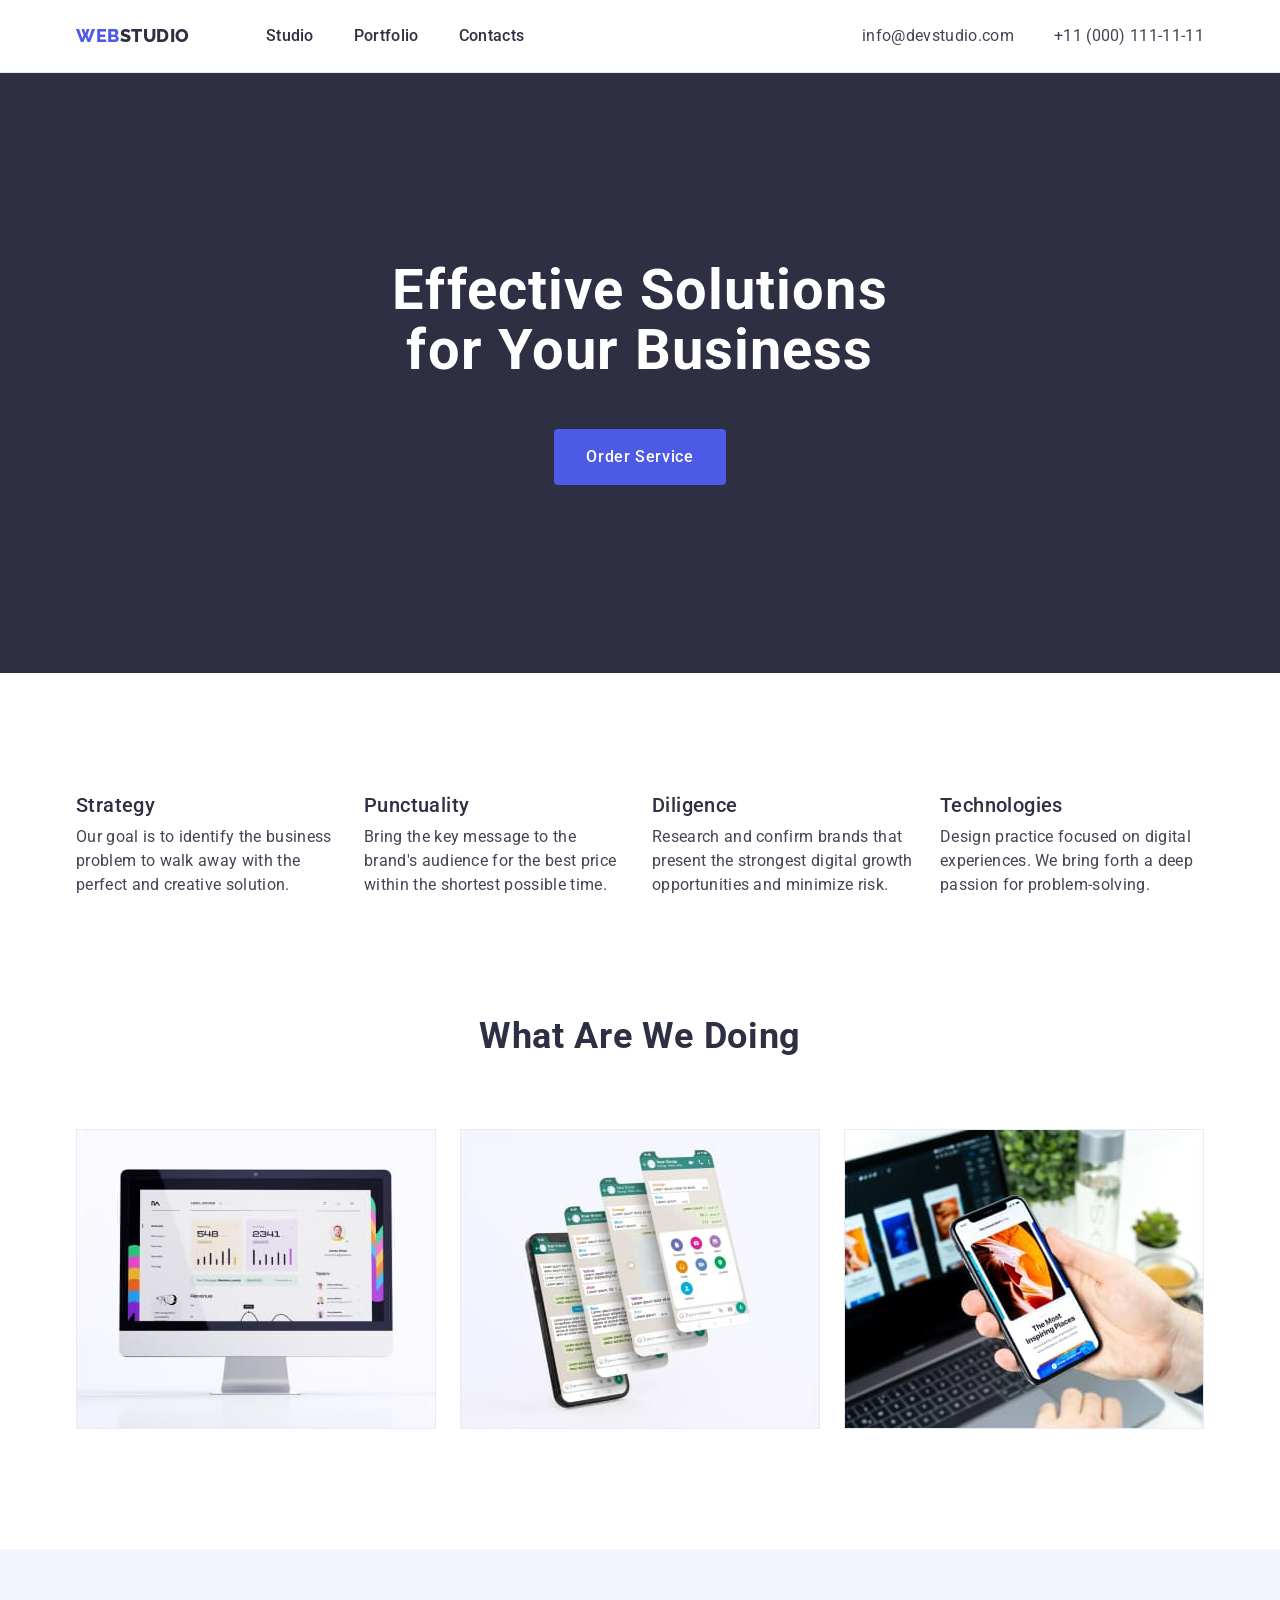
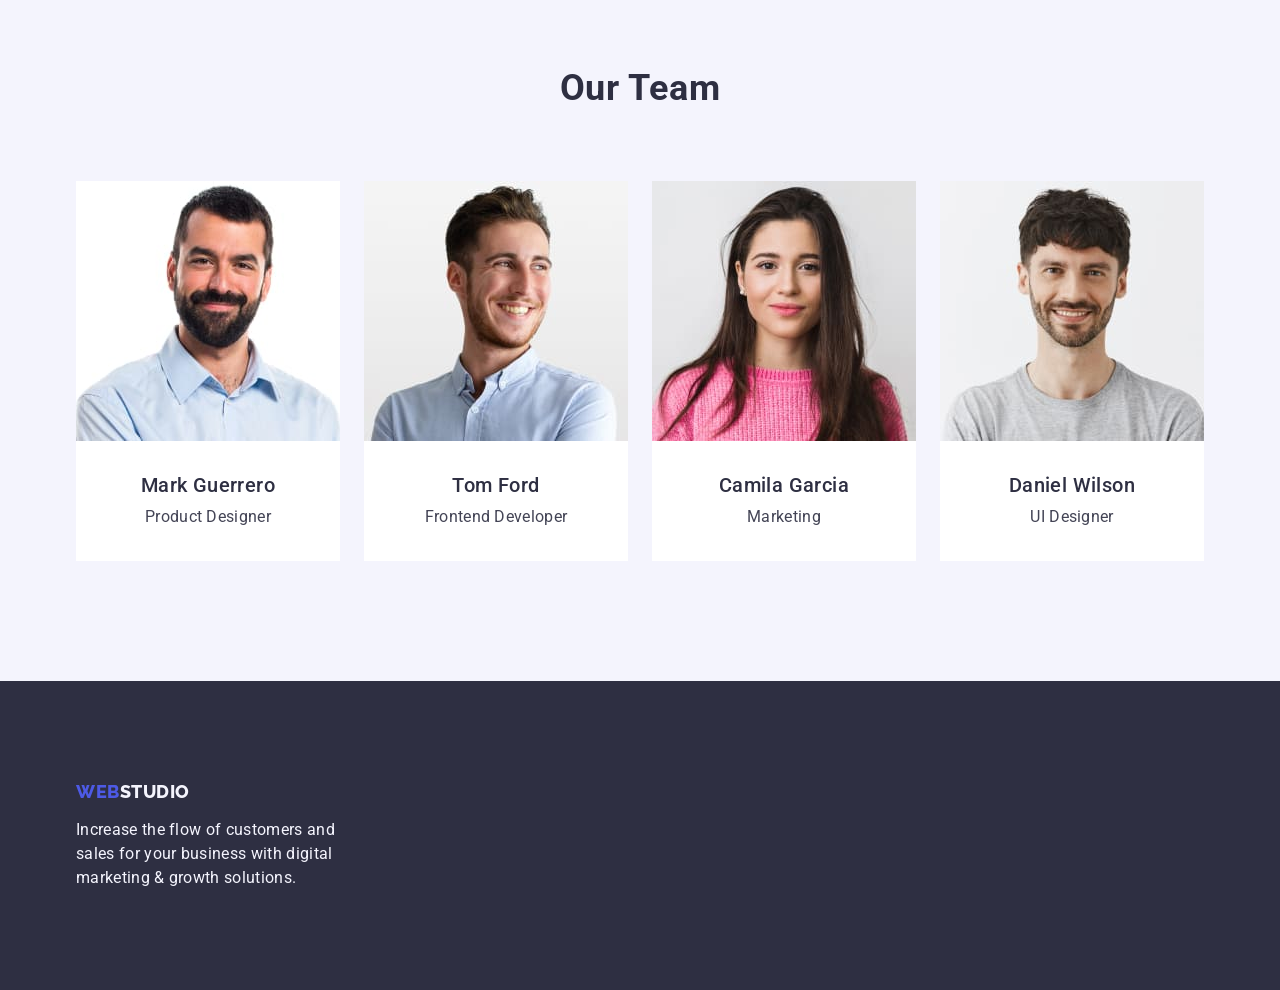
==== index.html @ 193b7c95 "ver1" ====
<!DOCTYPE html>
<html lang="en">
  <head>
    <meta charset="UTF-8" />
    <meta http-equiv="X-UA-Compatible" content="IE=edge" />
    <meta name="viewport" content="width=device-width, initial-scale=1.0" />
    <meta name="description" content="Effective Solutions for Your Business" />

    <!-- User fonts -->
    <link rel="preconnect" href="https://fonts.googleapis.com" />
    <link rel="preconnect" href="https://fonts.gstatic.com" crossorigin />
    <link
      href="https://fonts.googleapis.com/css2?family=Raleway:wght@800&family=Roboto:wght@400;500;700;900&display=swap"
      rel="stylesheet"
    />

    <!-- Normailzer -->
    <link
      rel="stylesheet"
      href="https://cdn.jsdelivr.net/npm/modern-normalize@2.0.0/modern-normalize.min.css"
    />

    <!-- User styles -->
    <link rel="stylesheet" href="./css/styles.css" />
    <title>WebStudio</title>
  </head>

  <body>
    <!-- Header section-->
    <header class="header">
      <div class="header-container container">
        <nav class="header-nav">
          <!-- Logo -->
          <a class="header-logo link" href="./index.html"
            >Web<span class="header-logo-accent">Studio</span></a
          >
          <!-- Menu -->
          <ul class="header-nav-list list">
            <li class="header-nav-item">
              <a class="header-nav-link link" href="./index.html">Studio</a>
            </li>
            <li class="header-nav-item">
              <a class="header-nav-link link" href="./portfolio.html"
                >Portfolio</a
              >
            </li>
            <li class="header-nav-item">
              <a class="header-nav-link link" href="">Contacts</a>
            </li>
          </ul>
        </nav>
        <!-- Contacts -->
        <address class="header-adress">
          <ul class="header-adress-list list">
            <li class="header-adress-item">
              <a
                class="header-adress-link link"
                href="mailto:info@devstudio.com"
                >info@devstudio.com</a
              >
            </li>
            <li class="header-adress-item">
              <a class="header-adress-link link" href="tel:+110001111111"
                >+11 (000) 111-11-11</a
              >
            </li>
          </ul>
        </address>
      </div>
    </header>

    <main>
      <!-- Hero section -->
      <section class="hero">
        <div class="hero-container container">
          <h1 class="hero-title">Effective Solutions for Your Business</h1>
          <button class="hero-button button" type="button">
            Order Service
          </button>
        </div>
      </section>

      <!-- Advantages section -->
      <section class="advantages">
        <div class="advantages-container container">
          <h2 class="advantages-title visually-hidden">
            Advantages of WebStudio
          </h2>
          <ul class="advantages-list list">
            <li class="advantages-item">
              <h3 class="advantages-item-title">Strategy</h3>
              <p class="advantages-item-text">
                Our goal is to identify the business problem to walk away with
                the perfect and creative solution.
              </p>
            </li>
            <li class="advantages-item">
              <h3 class="advantages-item-title">Punctuality</h3>
              <p class="advantages-item-text">
                Bring the key message to the brand's audience for the best price
                within the shortest possible time.
              </p>
            </li>
            <li class="advantages-item">
              <h3 class="advantages-item-title">Diligence</h3>
              <p class="advantages-item-text">
                Research and confirm brands that present the strongest digital
                growth opportunities and minimize risk.
              </p>
            </li>
            <li class="advantages-item">
              <h3 class="advantages-item-title">Technologies</h3>
              <p class="advantages-item-text">
                Design practice focused on digital experiences. We bring forth a
                deep passion for problem-solving.
              </p>
            </li>
          </ul>
        </div>
      </section>

      <!-- What are we doing section -->
      <section class="selection">
        <div class="selection-container container">
          <h2 class="selection-title">What are we doing</h2>
          <ul class="selection-list list">
            <li class="selection-item">
              <img
                class="selection-img"
                src="./images/main/selection/img-1.jpg"
                alt="Computer with opened site"
                width="360"
                height="300"
              />
            </li>
            <li class="portfilio-item">
              <img
                class="selection-img"
                src="./images/main/selection/img-2.jpg"
                alt="Mobile phone with opened app"
                width="360"
                height="300"
              />
            </li>
            <li class="portfilio-item">
              <img
                class="selection-img"
                src="./images/main/selection/img-3.jpg"
                alt="Mobile phone with opened site"
                width="360"
                height="300"
              />
            </li>
          </ul>
        </div>
      </section>

      <!-- Team section -->
      <section class="team">
        <div class="team-container container">
          <h2 class="team-title">Our Team</h2>
          <ul class="team-list list">
            <li class="team-item">
              <img
                class="team-img"
                src="./images/main/team/team-1.jpg"
                alt="Mark Guerrero Product Designer"
                width="264"
                height="260"
              />
              <div class="team-caption">
                <h3 class="team-name">Mark Guerrero</h3>
                <p class="team-position">Product Designer</p>
              </div>
            </li>
            <li class="team-item">
              <img
                class="team-img"
                src="./images/main/team/team-2.jpg"
                alt="Tom Ford Frontend Developer"
                width="264"
                height="260"
              />
              <div class="team-caption">
                <h3 class="team-name">Tom Ford</h3>
                <p class="team-position">Frontend Developer</p>
              </div>
            </li>
            <li class="team-item">
              <img
                class="team-img"
                src="./images/main/team/team-3.jpg"
                alt="Camila Garcia Marketing"
                width="264"
                height="260"
              />
              <div class="team-caption">
                <h3 class="team-name">Camila Garcia</h3>
                <p class="team-position">Marketing</p>
              </div>
            </li>
            <li class="team-item">
              <img
                class="team-img"
                src="./images/main/team/team-4.jpg"
                alt="Daniel Wilson UI Designer"
                width="264"
                height="260"
              />
              <div class="team-caption">
                <h3 class="team-name">Daniel Wilson</h3>
                <p class="team-position">UI Designer</p>
              </div>
            </li>
          </ul>
        </div>
      </section>
    </main>

    <!-- Footer section -->
    <footer class="footer">
      <div class="footer-container container">
        <a class="footer-logo link" href="./index.html"
          >Web<span class="footer-logo-accent">Studio</span></a
        >
        <p class="footer-text">
          Increase the flow of customers and sales for your business with
          digital marketing & growth solutions.
        </p>
      </div>
    </footer>
  </body>
</html>
---- css/styles.css ----
:root {
  /* Primary brand */
  --iris-color: #4d5ae5;
  /* Pressed state */
  --ocean-color: #404bbf;
  /* Dark */
  --navy-blue-color: #2e2f42;
  /* Success */
  --green-color: #31d0aa;
  /* Text */
  --slate-color: #434455;
  /* Subtle text */
  --light-slate-color: #8e8f99;
  /* Accent */
  --cornflower-color: #e7e9fc;
  /* Light */
  --cloud-color: #f4f4fd;
  /* Modal overlay */
  --navy-blue-modal-color: #2e2f4266;
  /* Hero background */
  --gray-color: #2e2f42b2;
  /* Whote background */
  --white-color: #ffffff;
  /* Nodal background */
  --dairy-color: #fcfcfc;
  /* --main-font-size: 16px; */
  --main-line-height: 1.5;
}

/**
  |============================
  | General
  |============================
*/

body {
  font-family: 'Roboto', sans-serif;
  background-color: var(--white-color);
  color: var(--slate-color);
  /* font-size: var(--main-font-size); */
  line-height: var(--main-line-height);
}

h1,
h2,
h3,
h4,
h5,
h6,
p {
  margin-top: 0;
  margin-bottom: 0;
}

address {
  font-style: normal;
}

img {
  display: block;
}

.list {
  list-style: none;
  margin-top: 0;
  margin-bottom: 0;
  padding-left: 0;
}

.link {
  text-decoration: none;
  color: currentColor;
}

.button {
  font-family: inherit;
  line-height: var(--main-line-height);
  cursor: pointer;
}

.container {
  width: 1158px;
  padding: 0 15px;
  margin: 0 auto;
}

.visually-hidden {
  position: absolute;
  width: 1px;
  height: 1px;
  margin: -1px;
  border: 0;
  padding: 0;
  white-space: nowrap;
  clip-path: inset(100%);
  clip: rect(0 0 0 0);
  overflow: hidden;
}

/**
  |============================
  | Header
  |============================
*/

.header {
  padding: 24px 0;
  border-bottom: 1px solid var(--cornflower-color);
}

.header-container {
  display: flex;
  justify-content: space-between;
  align-items: center;
}

.header-logo {
  font-family: 'Raleway', sans-serif;
  font-weight: 800;
  font-size: 18px;
  line-height: 1.17;
  letter-spacing: 0.03em;
  text-transform: uppercase;
  color: var(--iris-color);
  margin-right: 76px;
}

.header-logo-accent {
  color: var(--navy-blue-color);
}

.header-nav {
  display: flex;
  align-items: center;
}

.header-nav-list {
  display: flex;
  gap: 40px;
  align-items: center;
}

/* .header-nav-item {
} */

.header-nav-link {
  font-weight: 500;
  letter-spacing: 0.02em;
  color: var(--navy-blue-color);
}

.header-nav-link:hover,
.header-nav-link:focus {
  color: var(--ocean-color);
}

.header-adress-list {
  display: flex;
  gap: 40px;
  align-items: center;
}

/* .header-adress-item {
} */

.header-adress-link {
  letter-spacing: 0.02em;
}

.header-adress-link:hover,
.header-adress-link:focus {
  color: var(--ocean-color);
}

/**
  |============================
  | Hero section
  |============================
*/

.hero {
  background-color: var(--navy-blue-color);
  color: var(--white-color);
  padding: 188px 0;
}

.hero-title {
  font-size: 56px;
  line-height: 1.07;
  text-align: center;
  letter-spacing: 0.02em;
  width: 496px;
  margin-left: auto;
  margin-right: auto;
  margin-bottom: 48px;
}

.hero-button {
  background-color: var(--iris-color);
  font-weight: 500;
  letter-spacing: 0.04em;
  color: inherit;
  display: block;
  margin-left: auto;
  margin-right: auto;
  padding: 16px 32px;
  border: 0;
  border-radius: 4px;
}

.hero-button:hover,
.hero-button:focus {
  background-color: var(--ocean-color);
}

/**
  |============================
  | Advantages section
  |============================
*/

.advantages {
  padding-top: 120px;
  padding-bottom: 120px;
}

/* .advantages-container {
  } */

/* .advantages-title {
} */

.advantages-list {
  display: flex;
  justify-content: space-between;
}

.advantages-item {
  width: 264px;
}

.advantages-item-title {
  font-weight: 500;
  font-size: 20px;
  line-height: 1.2;
  letter-spacing: 0.02em;
  color: var(--navy-blue-color);
  margin-bottom: 8px;
}

.advantages-item-text {
  letter-spacing: 0.02em;
}

/**
  |============================
  | What are we doing section
  |============================
*/

.selection {
  padding-bottom: 120px;
}

.selection-title {
  font-size: 36px;
  line-height: 1.11;
  text-align: center;
  text-transform: capitalize;
  letter-spacing: 0.02em;
  color: var(--navy-blue-color);
  margin-bottom: 72px;
}

.selection-list {
  display: flex;
  justify-content: space-between;
}

/* .selection-item {
} */

/* .selection-img {
} */

/* .portfilio-item {
} */

/**
  |============================
  | Team section
  |============================
*/

.team {
  background-color: var(--cloud-color);
  padding-top: 120px;
  padding-bottom: 120px;
}

.team-title {
  font-size: 36px;
  line-height: 1.11;
  text-align: center;
  text-transform: capitalize;
  letter-spacing: 0.02em;
  color: var(--navy-blue-color);
  margin-bottom: 72px;
}

.team-list {
  display: flex;
  justify-content: space-between;
}

.team-item {
  background-color: var(--white-color);
}

.team-img {
}

.team-caption {
  padding: 32px 16px;
}

.team-name {
  font-weight: 500;
  font-size: 20px;
  line-height: 1.2;
  text-align: center;
  letter-spacing: 0.02em;
  color: var(--navy-blue-color);
  margin-bottom: 8px;
}

.team-position {
  text-align: center;
  letter-spacing: 0.02em;
}

/**
  |============================
  | Footer section
  |============================
*/

.footer {
  background-color: var(--navy-blue-color);
  padding-top: 100px;
  padding-bottom: 100px;
}

.footer-logo {
  display: block;
  font-family: 'Raleway', sans-serif;
  font-weight: 800;
  font-size: 18px;
  line-height: 1.17;
  letter-spacing: 0.03em;
  text-transform: uppercase;
  color: var(--iris-color);
  margin-bottom: 16px;
}

.footer-logo-accent {
  color: var(--cloud-color);
}

.footer-text {
  letter-spacing: 0.02em;
  color: var(--cloud-color);
  width: 264px;
}

/**
  |============================
  | Portfolio section
  |============================
*/

.portfolio {
  padding-top: 96px;
  padding-bottom: 120px;
}

/**
  |============================
  | Filter
  |============================
*/

.filter-list {
  display: flex;
  width: 586px;
  justify-content: space-between;
  margin: 0 auto 36px auto;
}

/* .filter-item {
} */

.filter-button {
  background-color: var(--cloud-color);
  font-weight: 500;
  letter-spacing: 0.04em;
  color: var(--iris-color);
  border: 1px solid var(--cornflower-color);
  border-radius: 4px;
  display: block;
  padding: 12px 24px;
}

.filter-button:hover,
.filter-button:focus {
  background-color: var(--ocean-color);
  color: var(--white-color);
  border-color: var(--ocean-color);
}

/**
  |============================
  | Cases
  |============================
*/

.portfolio-list {
  display: flex;
  flex-wrap: wrap;
  row-gap: 48px;
  column-gap: 24px;
  /* justify-content: space-between; */
}

.portfolio-item {
}

.portfolio-img {
}

.portfolio-caption {
  padding: 32px 16px;
  border: 1px solid var(--cornflower-color);
  border-top: none;
}

.portfolio-item-title {
  font-weight: 500;
  font-size: 20px;
  line-height: 1.2;
  letter-spacing: 0.02em;
  color: var(--navy-blue-color);
  margin-bottom: 8px;
}

.portfolio-item-text {
  letter-spacing: 0.02em;
}
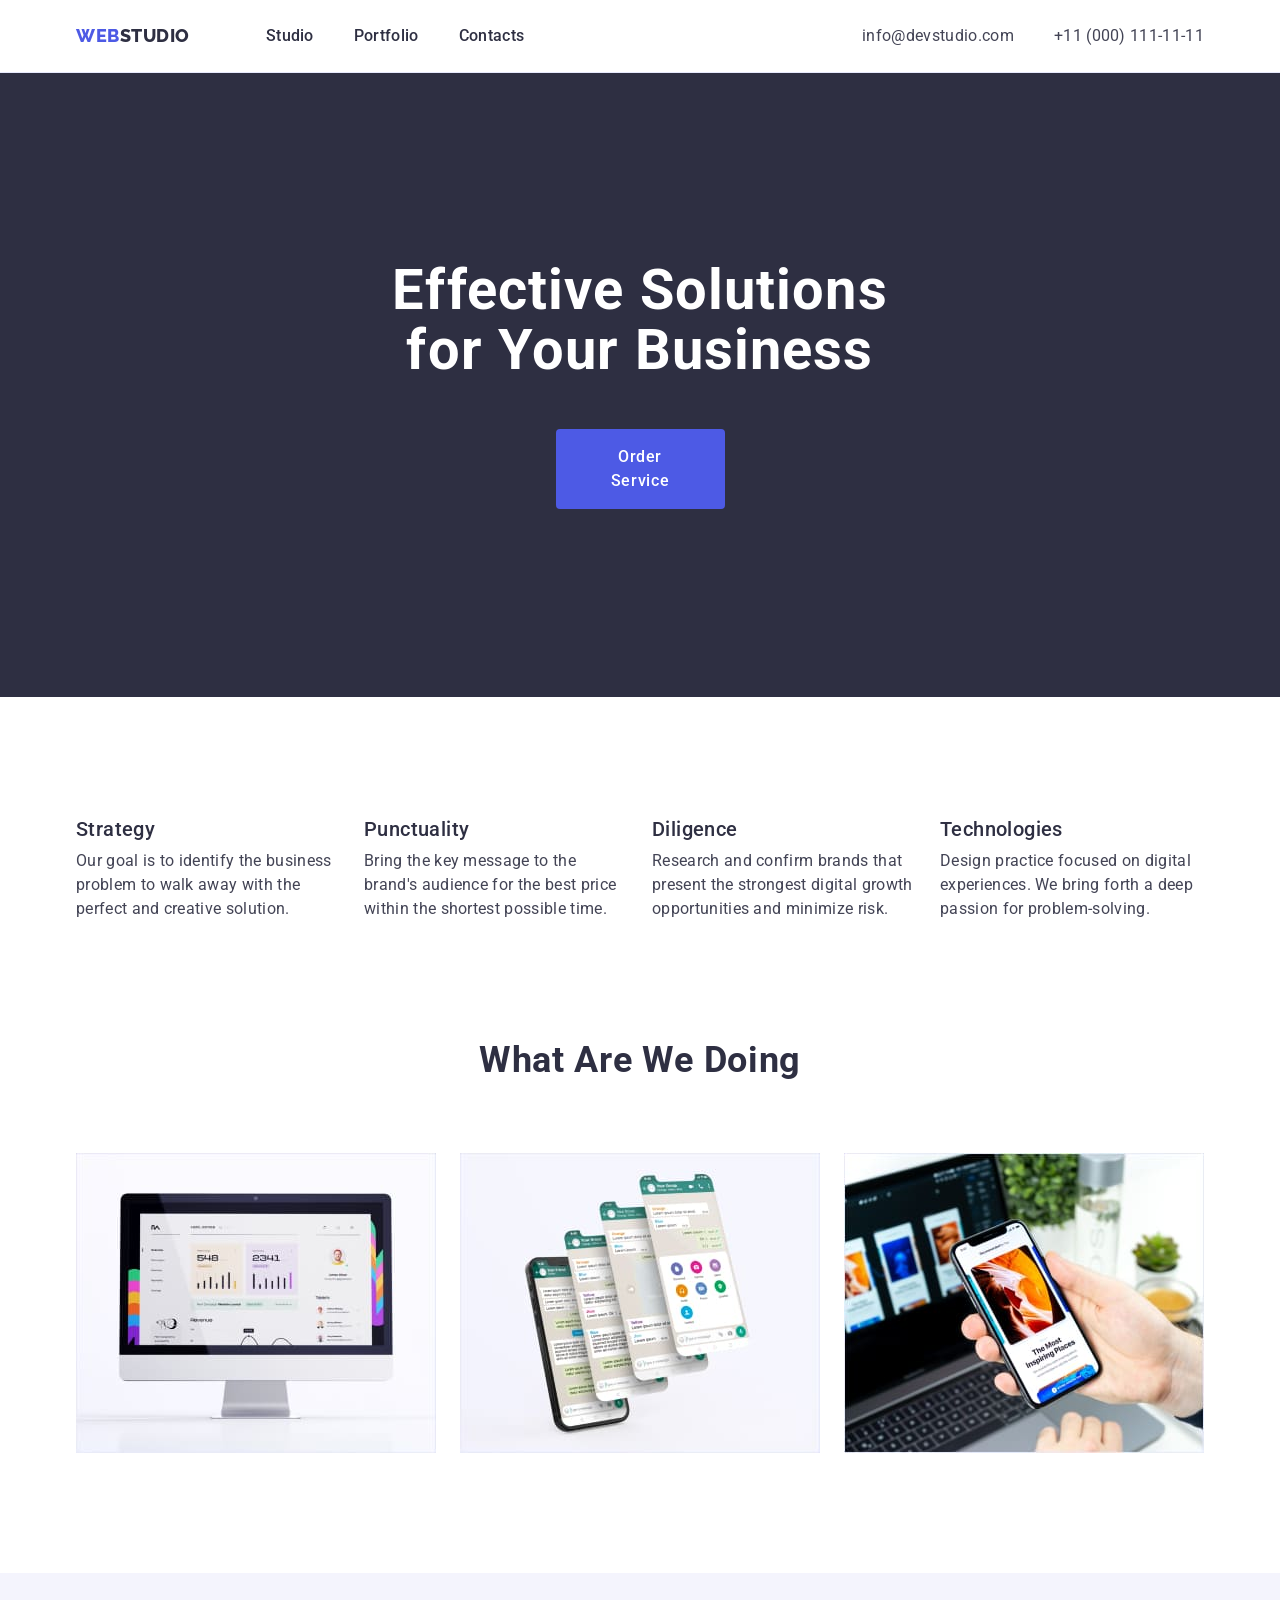
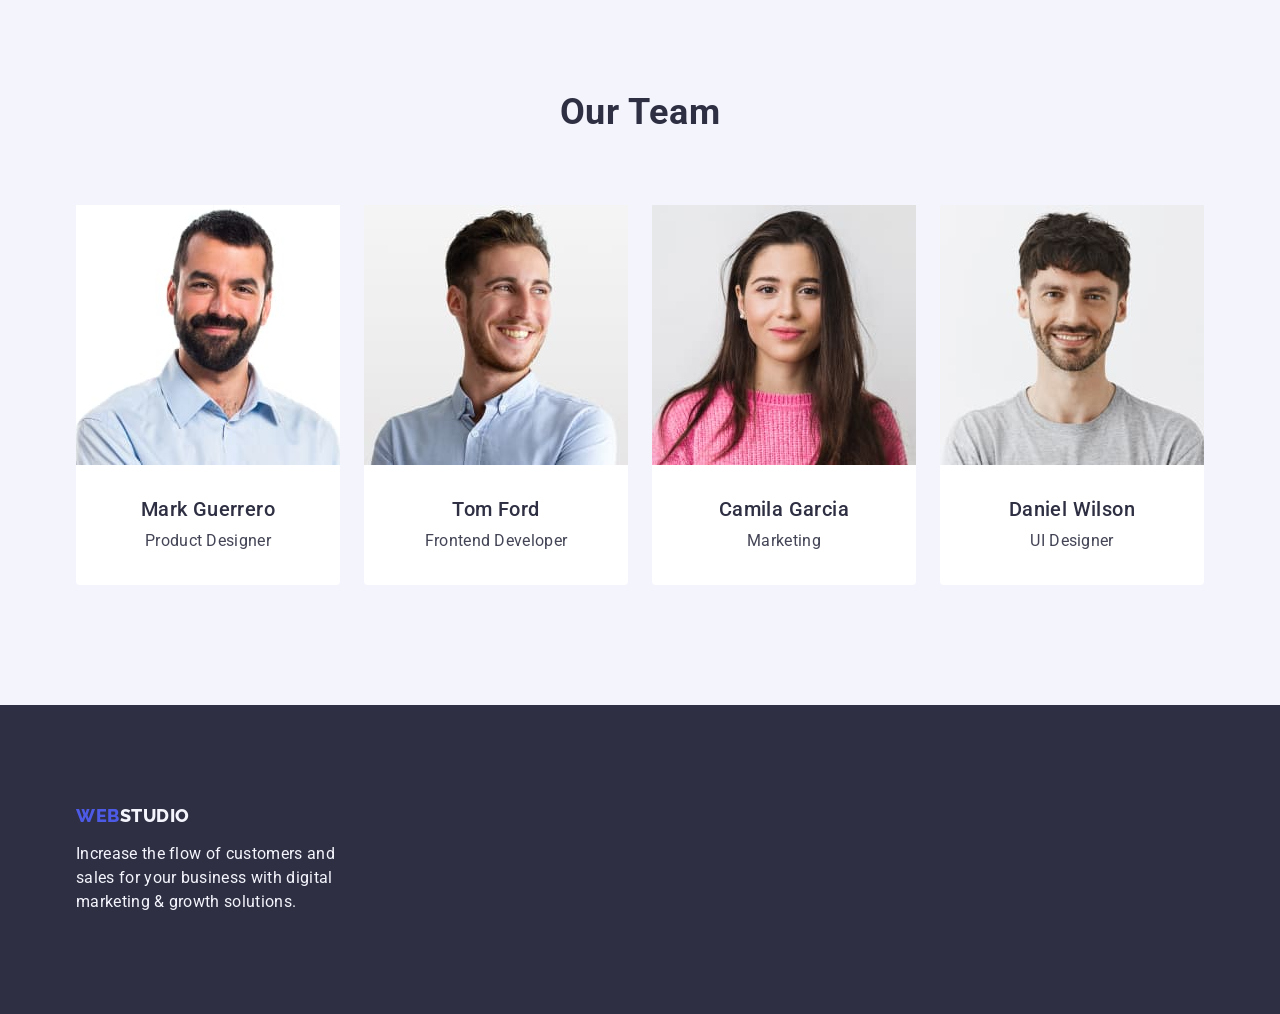
==== commit 2489727e: "v.2" ====
--- a/index.html
+++ b/index.html
@@ -133,7 +133,7 @@
                 height="300"
               />
             </li>
-            <li class="portfilio-item">
+            <li class="selection-item">
               <img
                 class="selection-img"
                 src="./images/main/selection/img-2.jpg"
@@ -142,7 +142,7 @@
                 height="300"
               />
             </li>
-            <li class="portfilio-item">
+            <li class="selection-item">
               <img
                 class="selection-img"
                 src="./images/main/selection/img-3.jpg"
@@ -156,7 +156,7 @@
       </section>
 
       <!-- Team section -->
-      <section class="team">
+      <section class="team section">
         <div class="team-container container">
           <h2 class="team-title">Our Team</h2>
           <ul class="team-list list">
--- a/css/styles.css
+++ b/css/styles.css
@@ -78,6 +78,11 @@
   cursor: pointer;
 }
 
+.section {
+  padding-top: 120px;
+  padding-bottom: 120px;
+}
+
 .container {
   width: 1158px;
   padding: 0 15px;
@@ -104,7 +109,6 @@
 */
 
 .header {
-  padding: 24px 0;
   border-bottom: 1px solid var(--cornflower-color);
 }
 
@@ -130,6 +134,7 @@
 }
 
 .header-nav {
+  padding: 24px 0;
   display: flex;
   align-items: center;
 }
@@ -189,7 +194,7 @@
   line-height: 1.07;
   text-align: center;
   letter-spacing: 0.02em;
-  width: 496px;
+  max-width: 496px;
   margin-left: auto;
   margin-right: auto;
   margin-bottom: 48px;
@@ -199,6 +204,7 @@
   background-color: var(--iris-color);
   font-weight: 500;
   letter-spacing: 0.04em;
+  max-width: 169px;
   color: inherit;
   display: block;
   margin-left: auto;
@@ -232,7 +238,7 @@
 
 .advantages-list {
   display: flex;
-  justify-content: space-between;
+  gap: 24px;
 }
 
 .advantages-item {
@@ -274,7 +280,7 @@
 
 .selection-list {
   display: flex;
-  justify-content: space-between;
+  gap: 24px;
 }
 
 /* .selection-item {
@@ -294,8 +300,6 @@
 
 .team {
   background-color: var(--cloud-color);
-  padding-top: 120px;
-  padding-bottom: 120px;
 }
 
 .team-title {
@@ -310,11 +314,12 @@
 
 .team-list {
   display: flex;
-  justify-content: space-between;
+  gap: 24px;
 }
 
 .team-item {
   background-color: var(--white-color);
+  border-radius: 0 0 4px 4px;
 }
 
 .team-img {
@@ -352,7 +357,7 @@
 }
 
 .footer-logo {
-  display: block;
+  display: inline-block;
   font-family: 'Raleway', sans-serif;
   font-weight: 800;
   font-size: 18px;
@@ -392,9 +397,9 @@
 
 .filter-list {
   display: flex;
-  width: 586px;
-  justify-content: space-between;
-  margin: 0 auto 36px auto;
+  justify-content: center;
+  gap: 24px;
+  margin: 0 auto 72px auto;
 }
 
 /* .filter-item {
@@ -415,7 +420,7 @@
 .filter-button:focus {
   background-color: var(--ocean-color);
   color: var(--white-color);
-  border-color: var(--ocean-color);
+  border-color: transparent;
 }
 
 /**
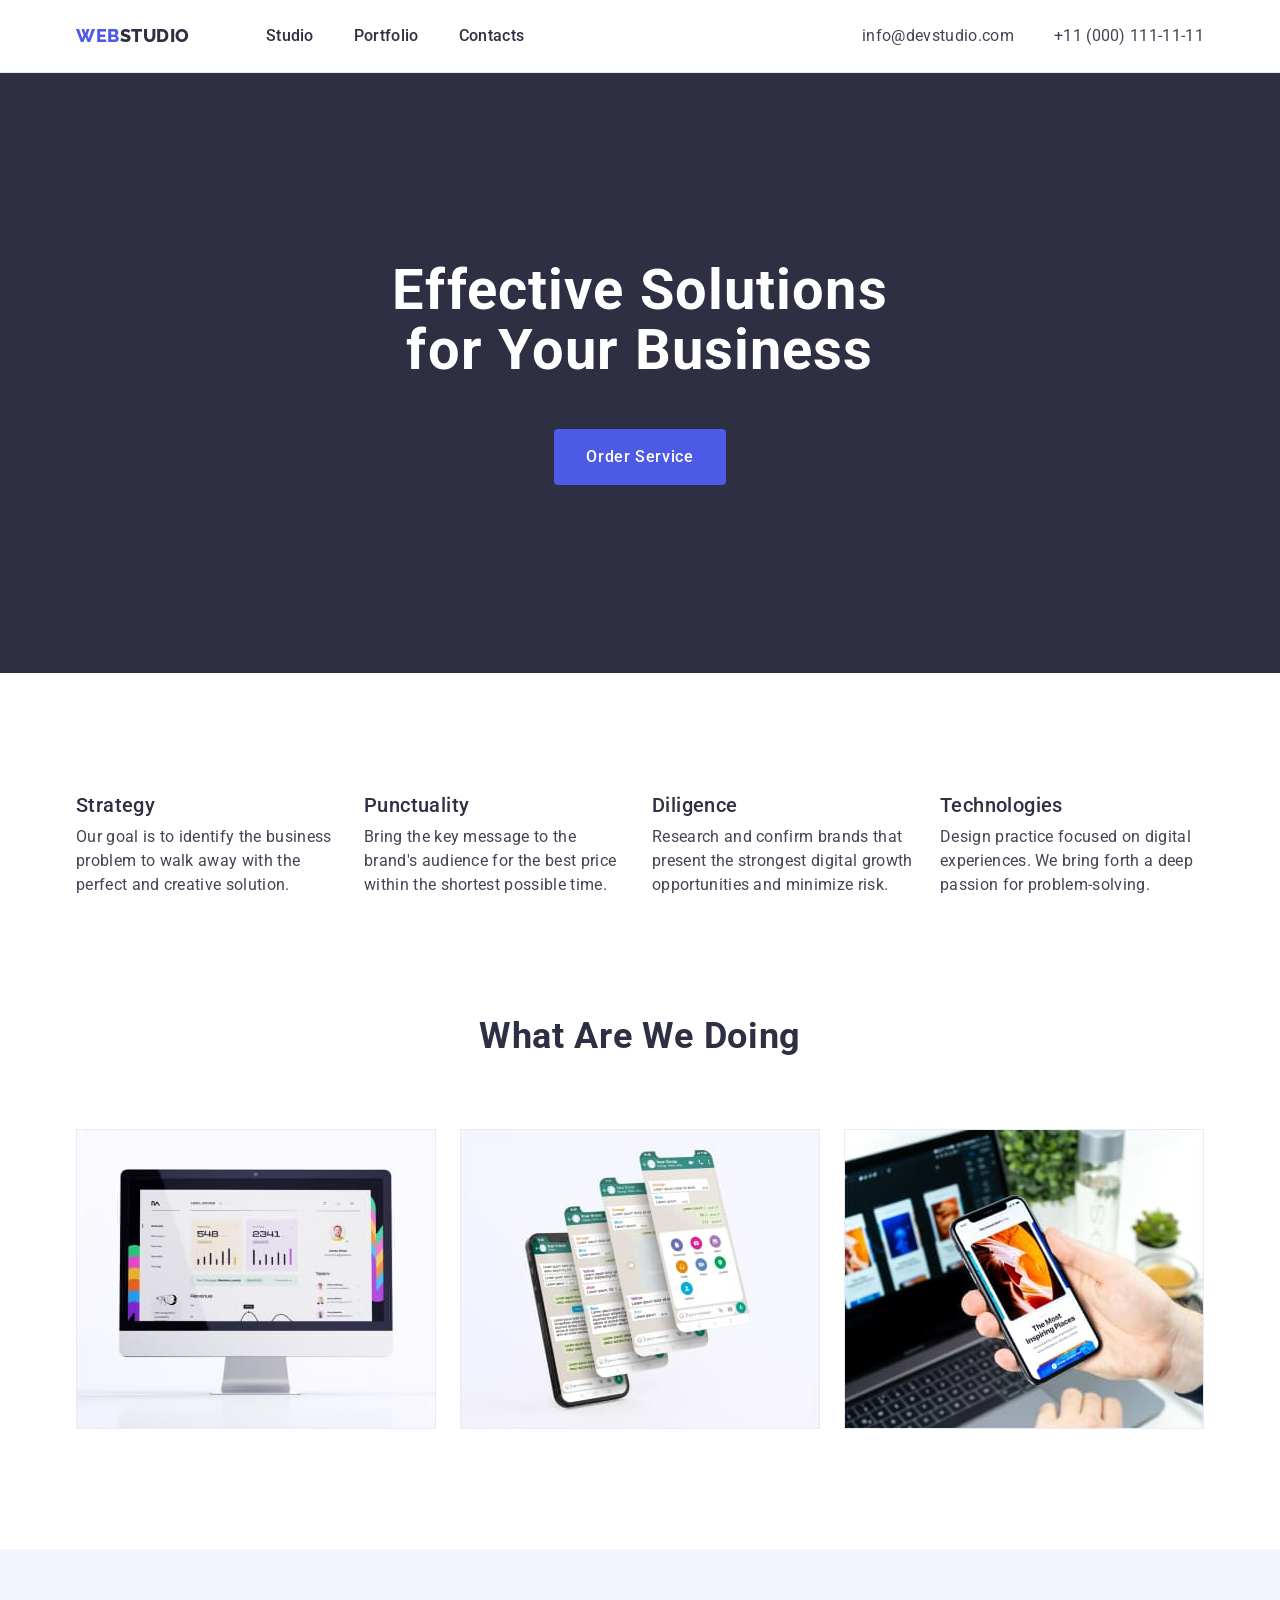
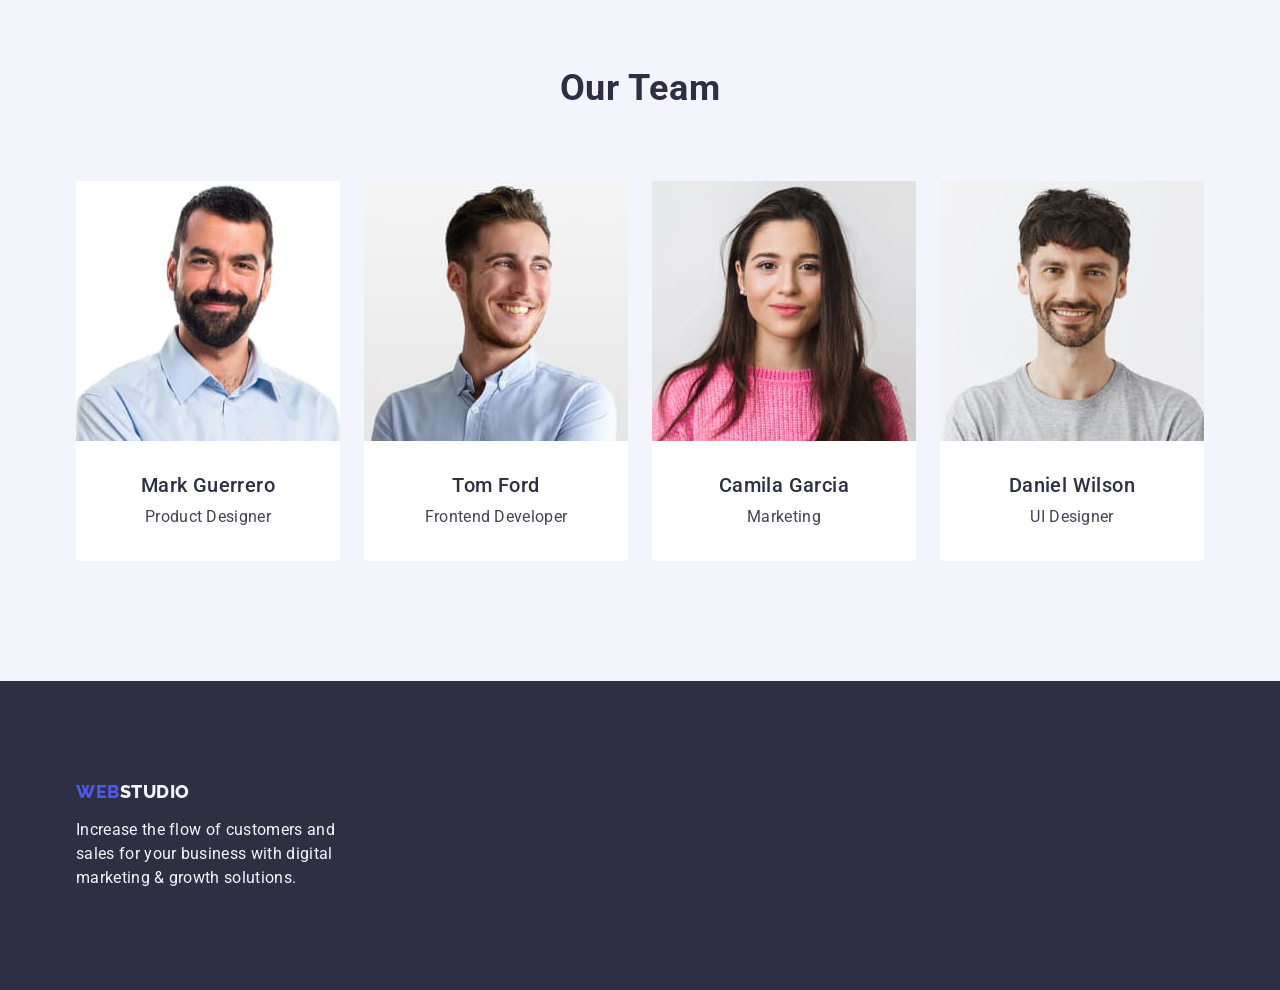
==== commit 4c429eff: "remade with all new recomendations" ====
--- a/index.html
+++ b/index.html
@@ -81,34 +81,34 @@
       </section>
 
       <!-- Advantages section -->
-      <section class="advantages">
+      <section class="advantages section">
         <div class="advantages-container container">
           <h2 class="advantages-title visually-hidden">
             Advantages of WebStudio
           </h2>
-          <ul class="advantages-list list">
-            <li class="advantages-item">
+          <ul class="advantages-list list card-set">
+            <li class="advantages-item card-set-item">
               <h3 class="advantages-item-title">Strategy</h3>
               <p class="advantages-item-text">
                 Our goal is to identify the business problem to walk away with
                 the perfect and creative solution.
               </p>
             </li>
-            <li class="advantages-item">
+            <li class="advantages-item card-set-item">
               <h3 class="advantages-item-title">Punctuality</h3>
               <p class="advantages-item-text">
                 Bring the key message to the brand's audience for the best price
                 within the shortest possible time.
               </p>
             </li>
-            <li class="advantages-item">
+            <li class="advantages-item card-set-item">
               <h3 class="advantages-item-title">Diligence</h3>
               <p class="advantages-item-text">
                 Research and confirm brands that present the strongest digital
                 growth opportunities and minimize risk.
               </p>
             </li>
-            <li class="advantages-item">
+            <li class="advantages-item card-set-item">
               <h3 class="advantages-item-title">Technologies</h3>
               <p class="advantages-item-text">
                 Design practice focused on digital experiences. We bring forth a
@@ -120,11 +120,11 @@
       </section>
 
       <!-- What are we doing section -->
-      <section class="selection">
+      <section class="selection section">
         <div class="selection-container container">
           <h2 class="selection-title">What are we doing</h2>
-          <ul class="selection-list list">
-            <li class="selection-item">
+          <ul class="selection-list list card-set">
+            <li class="selection-item card-set-item">
               <img
                 class="selection-img"
                 src="./images/main/selection/img-1.jpg"
@@ -133,7 +133,7 @@
                 height="300"
               />
             </li>
-            <li class="selection-item">
+            <li class="selection-item card-set-item">
               <img
                 class="selection-img"
                 src="./images/main/selection/img-2.jpg"
@@ -142,7 +142,7 @@
                 height="300"
               />
             </li>
-            <li class="selection-item">
+            <li class="selection-item card-set-item">
               <img
                 class="selection-img"
                 src="./images/main/selection/img-3.jpg"
@@ -156,11 +156,11 @@
       </section>
 
       <!-- Team section -->
-      <section class="team section">
+      <section class="team section section">
         <div class="team-container container">
           <h2 class="team-title">Our Team</h2>
-          <ul class="team-list list">
-            <li class="team-item">
+          <ul class="team-list list card-set">
+            <li class="team-item card-set-item">
               <img
                 class="team-img"
                 src="./images/main/team/team-1.jpg"
@@ -173,7 +173,7 @@
                 <p class="team-position">Product Designer</p>
               </div>
             </li>
-            <li class="team-item">
+            <li class="team-item card-set-item">
               <img
                 class="team-img"
                 src="./images/main/team/team-2.jpg"
@@ -186,7 +186,7 @@
                 <p class="team-position">Frontend Developer</p>
               </div>
             </li>
-            <li class="team-item">
+            <li class="team-item card-set-item">
               <img
                 class="team-img"
                 src="./images/main/team/team-3.jpg"
@@ -199,7 +199,7 @@
                 <p class="team-position">Marketing</p>
               </div>
             </li>
-            <li class="team-item">
+            <li class="team-item card-set-item">
               <img
                 class="team-img"
                 src="./images/main/team/team-4.jpg"
--- a/css/styles.css
+++ b/css/styles.css
@@ -1,46 +1,43 @@
 :root {
-  /* Primary brand */
+  /* Font */
+  --primary-font: 'Roboto', sans-serif;
+
+  /* Colors */
   --iris-color: #4d5ae5;
-  /* Pressed state */
   --ocean-color: #404bbf;
-  /* Dark */
   --navy-blue-color: #2e2f42;
-  /* Success */
   --green-color: #31d0aa;
-  /* Text */
   --slate-color: #434455;
-  /* Subtle text */
   --light-slate-color: #8e8f99;
-  /* Accent */
   --cornflower-color: #e7e9fc;
-  /* Light */
   --cloud-color: #f4f4fd;
-  /* Modal overlay */
   --navy-blue-modal-color: #2e2f4266;
-  /* Hero background */
   --gray-color: #2e2f42b2;
-  /* Whote background */
   --white-color: #ffffff;
-  /* Nodal background */
   --dairy-color: #fcfcfc;
-  /* --main-font-size: 16px; */
-  --main-line-height: 1.5;
-}
-
-/**
-  |============================
-  | General
+
+  /* Card set parameters */
+  --items: 2;
+  --indent: 20px;
+
+  /* Others */
+}
+
+/**
+  |============================
+  | Common styles
   |============================
 */
 
 body {
-  font-family: 'Roboto', sans-serif;
+  font-family: var(--primary-font);
   background-color: var(--white-color);
   color: var(--slate-color);
-  /* font-size: var(--main-font-size); */
-  line-height: var(--main-line-height);
-}
-
+  line-height: 1.5;
+  letter-spacing: 0.02em;
+}
+
+/* Reset */
 h1,
 h2,
 h3,
@@ -48,8 +45,7 @@
 h5,
 h6,
 p {
-  margin-top: 0;
-  margin-bottom: 0;
+  margin: 0;
 }
 
 address {
@@ -58,13 +54,14 @@
 
 img {
   display: block;
+  width: 100%;
+  height: auto;
 }
 
 .list {
   list-style: none;
-  margin-top: 0;
-  margin-bottom: 0;
-  padding-left: 0;
+  margin: 0;
+  padding: 0;
 }
 
 .link {
@@ -74,10 +71,11 @@
 
 .button {
   font-family: inherit;
-  line-height: var(--main-line-height);
+  line-height: inherit;
   cursor: pointer;
 }
 
+/* Base styles */
 .section {
   padding-top: 120px;
   padding-bottom: 120px;
@@ -104,17 +102,32 @@
 
 /**
   |============================
+  | Card set
+  |============================
+*/
+
+.card-set {
+  display: flex;
+  flex-wrap: wrap;
+  gap: var(--indent);
+}
+.card-set-item {
+  width: calc((100% - var(--indent) * (var(--items) - 1)) / var(--items));
+}
+
+/**
+  |============================
   | Header
   |============================
 */
 
 .header {
   border-bottom: 1px solid var(--cornflower-color);
+  padding: 24px 0;
 }
 
 .header-container {
   display: flex;
-  justify-content: space-between;
   align-items: center;
 }
 
@@ -134,21 +147,21 @@
 }
 
 .header-nav {
+  display: flex;
+  align-items: center;
+}
+
+.header-nav-list {
+  display: flex;
+  align-items: center;
+  gap: 40px;
+}
+
+.header-nav-item {
+}
+
+.header-nav-link {
   padding: 24px 0;
-  display: flex;
-  align-items: center;
-}
-
-.header-nav-list {
-  display: flex;
-  gap: 40px;
-  align-items: center;
-}
-
-/* .header-nav-item {
-} */
-
-.header-nav-link {
   font-weight: 500;
   letter-spacing: 0.02em;
   color: var(--navy-blue-color);
@@ -157,6 +170,10 @@
 .header-nav-link:hover,
 .header-nav-link:focus {
   color: var(--ocean-color);
+}
+
+.header-adress {
+  margin-left: auto;
 }
 
 .header-adress-list {
@@ -204,7 +221,8 @@
   background-color: var(--iris-color);
   font-weight: 500;
   letter-spacing: 0.04em;
-  max-width: 169px;
+  min-width: 169px;
+  height: 56px;
   color: inherit;
   display: block;
   margin-left: auto;
@@ -226,8 +244,6 @@
 */
 
 .advantages {
-  padding-top: 120px;
-  padding-bottom: 120px;
 }
 
 /* .advantages-container {
@@ -237,12 +253,11 @@
 } */
 
 .advantages-list {
-  display: flex;
-  gap: 24px;
+  --indent: 24px;
 }
 
 .advantages-item {
-  width: 264px;
+  --items: 4;
 }
 
 .advantages-item-title {
@@ -265,7 +280,7 @@
 */
 
 .selection {
-  padding-bottom: 120px;
+  padding-top: 0;
 }
 
 .selection-title {
@@ -279,12 +294,12 @@
 }
 
 .selection-list {
-  display: flex;
-  gap: 24px;
-}
-
-/* .selection-item {
-} */
+  --indent: 24px;
+}
+
+.selection-item {
+  --items: 3;
+}
 
 /* .selection-img {
 } */
@@ -313,11 +328,11 @@
 }
 
 .team-list {
-  display: flex;
-  gap: 24px;
+  --indent: 24px;
 }
 
 .team-item {
+  --items: 4;
   background-color: var(--white-color);
   border-radius: 0 0 4px 4px;
 }
@@ -413,7 +428,7 @@
   border: 1px solid var(--cornflower-color);
   border-radius: 4px;
   display: block;
-  padding: 12px 24px;
+  padding: 11px 24px;
 }
 
 .filter-button:hover,
@@ -430,14 +445,13 @@
 */
 
 .portfolio-list {
-  display: flex;
-  flex-wrap: wrap;
   row-gap: 48px;
-  column-gap: 24px;
+  --indent: 24px;
   /* justify-content: space-between; */
 }
 
 .portfolio-item {
+  --items: 3;
 }
 
 .portfolio-img {
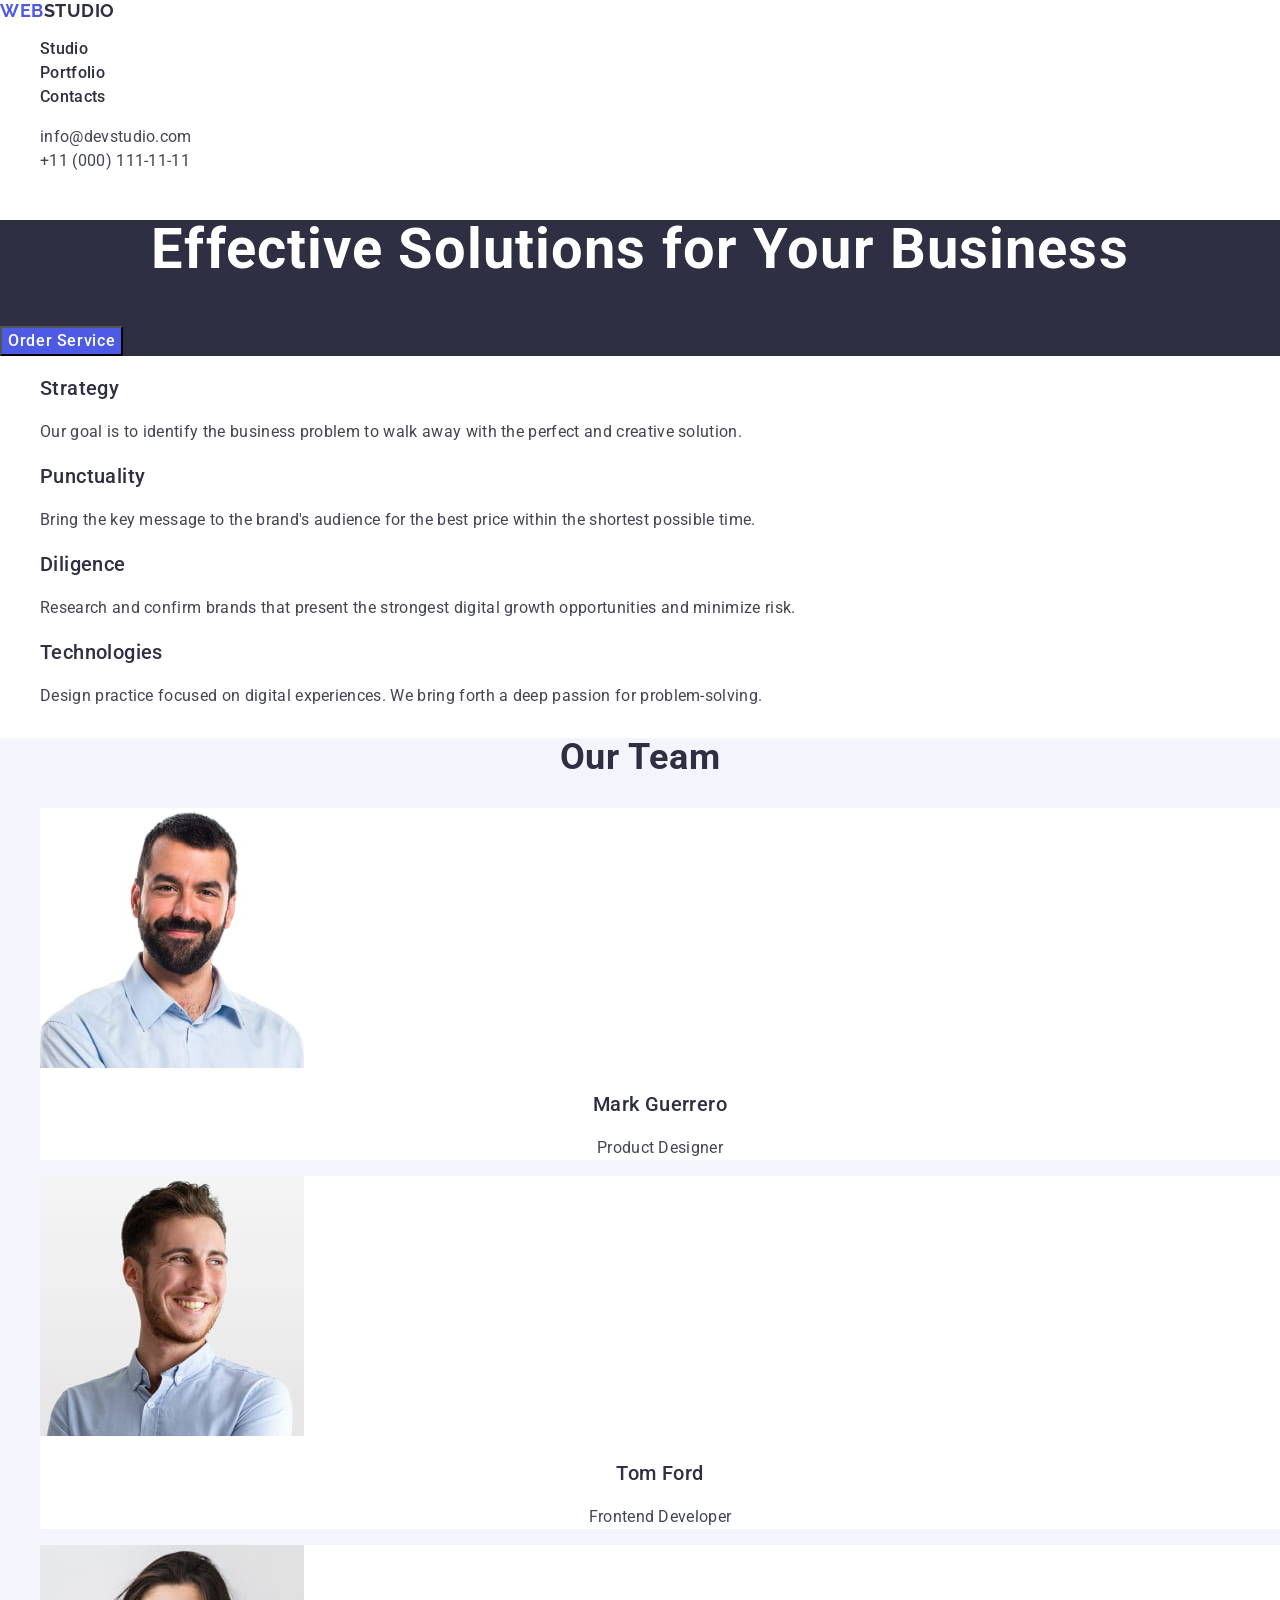
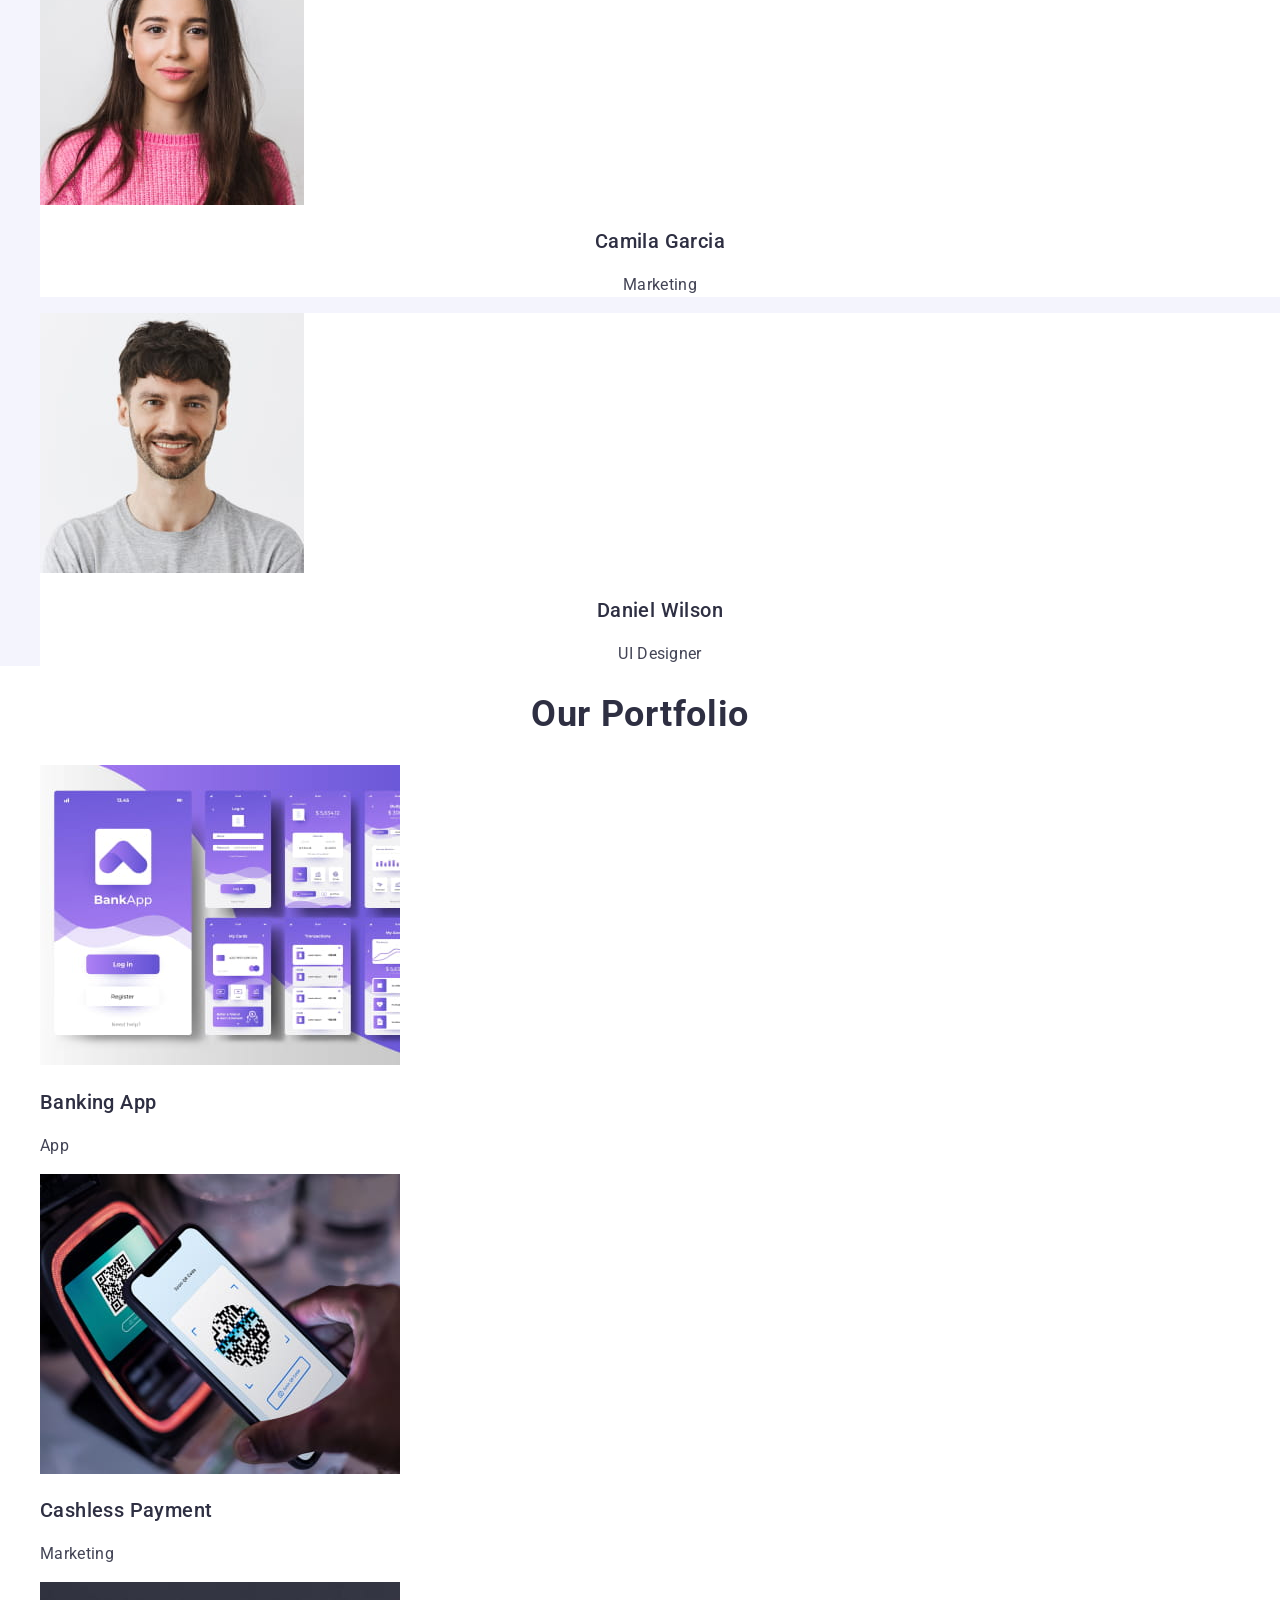
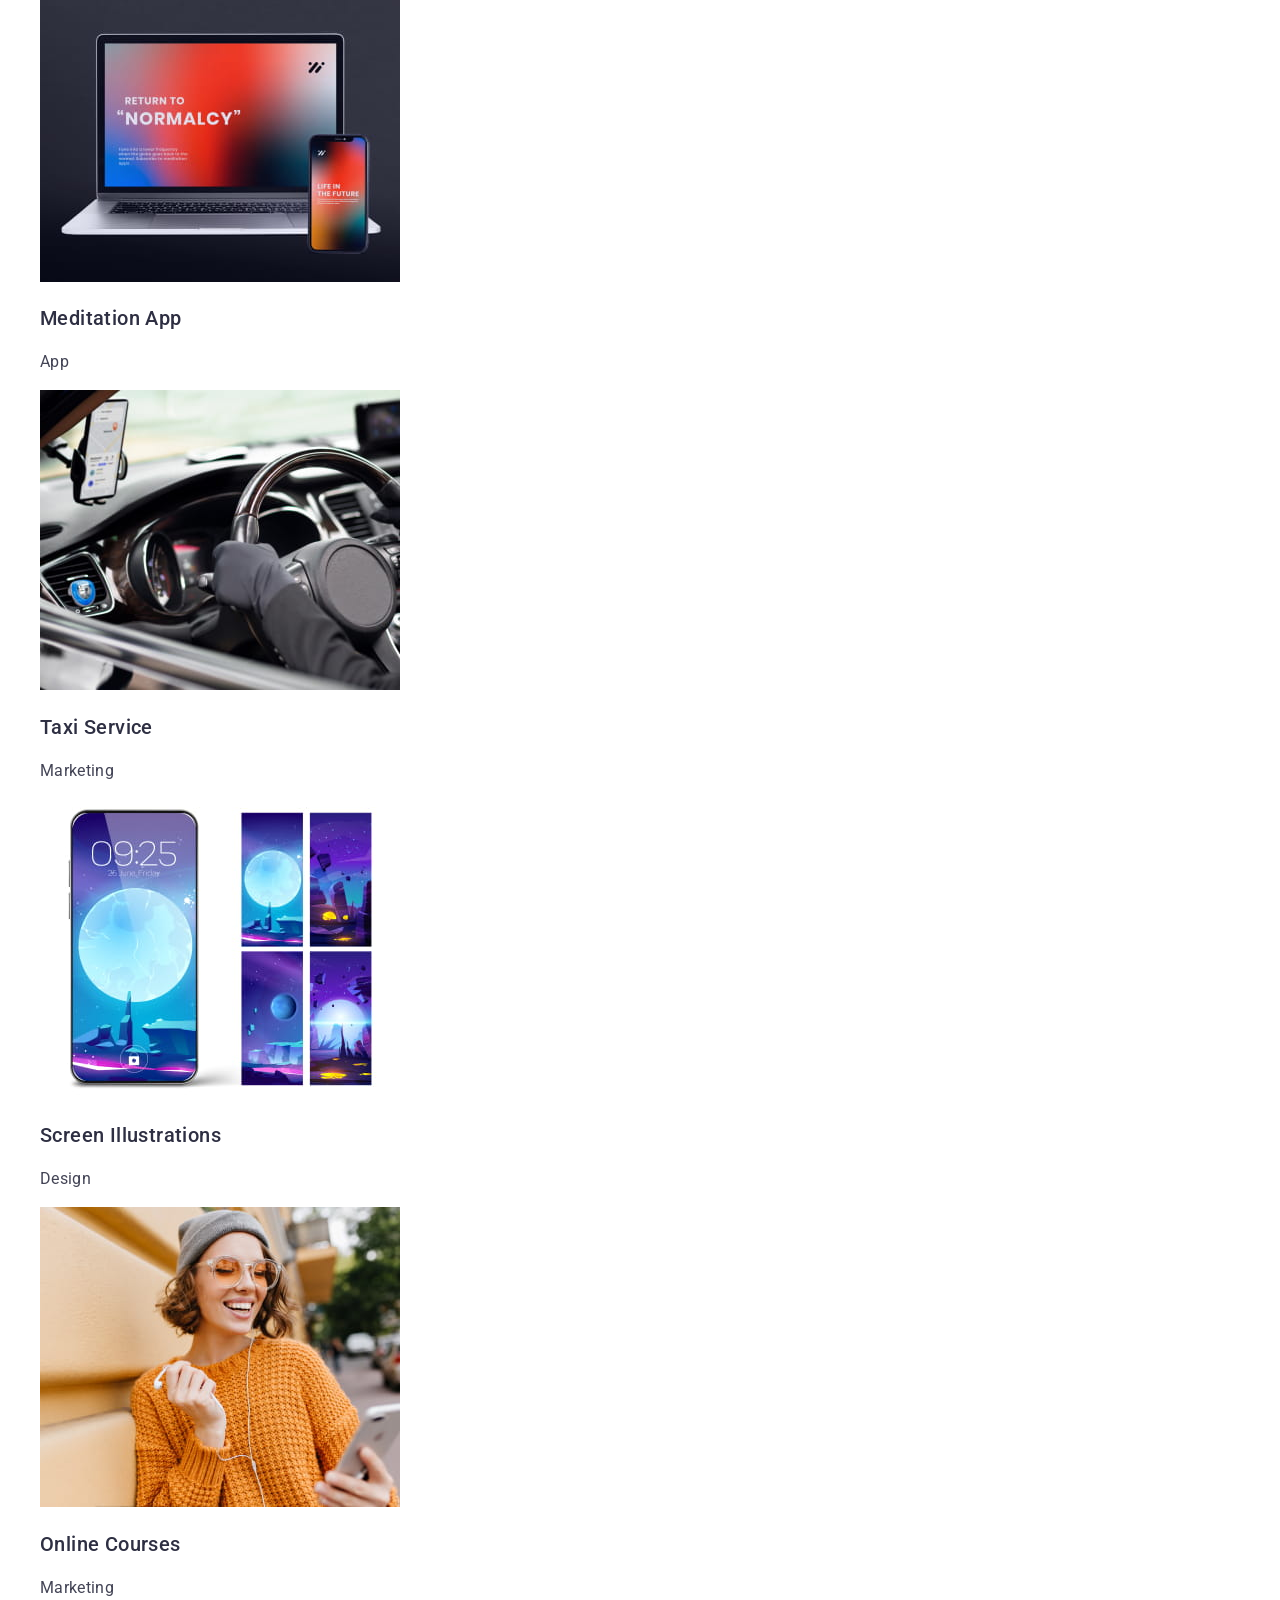
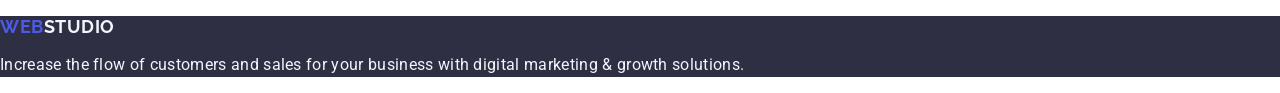
==== commit 5d37752b: "Initial commit" ====
--- a/index.html
+++ b/index.html
@@ -2,232 +2,243 @@
 <html lang="en">
   <head>
     <meta charset="UTF-8" />
-    <meta http-equiv="X-UA-Compatible" content="IE=edge" />
     <meta name="viewport" content="width=device-width, initial-scale=1.0" />
-    <meta name="description" content="Effective Solutions for Your Business" />
-
-    <!-- User fonts -->
-    <link rel="preconnect" href="https://fonts.googleapis.com" />
-    <link rel="preconnect" href="https://fonts.gstatic.com" crossorigin />
-    <link
-      href="https://fonts.googleapis.com/css2?family=Raleway:wght@800&family=Roboto:wght@400;500;700;900&display=swap"
-      rel="stylesheet"
-    />
-
-    <!-- Normailzer -->
+    <title>WebStudio</title>
+
     <link
       rel="stylesheet"
       href="https://cdn.jsdelivr.net/npm/modern-normalize@2.0.0/modern-normalize.min.css"
     />
 
-    <!-- User styles -->
     <link rel="stylesheet" href="./css/styles.css" />
-    <title>WebStudio</title>
+
+    <link rel="preconnect" href="https://fonts.googleapis.com" />
+    <link rel="preconnect" href="https://fonts.gstatic.com" crossorigin />
+    <link
+      href="https://fonts.googleapis.com/css2?family=Raleway:ital,wght@0,100..900;1,100..900&family=Roboto:wght@400;500;700&display=swap"
+      rel="stylesheet"
+    />
   </head>
 
   <body>
-    <!-- Header section-->
     <header class="header">
-      <div class="header-container container">
-        <nav class="header-nav">
-          <!-- Logo -->
-          <a class="header-logo link" href="./index.html"
-            >Web<span class="header-logo-accent">Studio</span></a
-          >
-          <!-- Menu -->
-          <ul class="header-nav-list list">
-            <li class="header-nav-item">
-              <a class="header-nav-link link" href="./index.html">Studio</a>
-            </li>
-            <li class="header-nav-item">
-              <a class="header-nav-link link" href="./portfolio.html"
-                >Portfolio</a
-              >
-            </li>
-            <li class="header-nav-item">
-              <a class="header-nav-link link" href="">Contacts</a>
-            </li>
-          </ul>
-        </nav>
-        <!-- Contacts -->
-        <address class="header-adress">
-          <ul class="header-adress-list list">
-            <li class="header-adress-item">
-              <a
-                class="header-adress-link link"
-                href="mailto:info@devstudio.com"
-                >info@devstudio.com</a
-              >
-            </li>
-            <li class="header-adress-item">
-              <a class="header-adress-link link" href="tel:+110001111111"
-                >+11 (000) 111-11-11</a
-              >
-            </li>
-          </ul>
-        </address>
-      </div>
+      <nav class="header-nav">
+        <a href="./index.html" class="logo header-logo"
+          >Web<span class="logo-dark">Studio</span></a
+        >
+        <ul class="header-nav-list">
+          <li class="header-nav-item">
+            <a href="./index.html" class="header-nav-link">Studio</a>
+          </li>
+          <li class="header-nav-item">
+            <a href="" class="header-nav-link">Portfolio</a>
+          </li>
+          <li class="header-nav-item">
+            <a href="" class="header-nav-link">Contacts</a>
+          </li>
+        </ul>
+      </nav>
+      <address class="header-adress">
+        <ul class="header-adress-list">
+          <li class="header-adress-item">
+            <a
+              class="header-adress-link"
+              href="mailto:info@devstudio.com"
+              target="_blank"
+              rel="noopener noreferrer nofollow"
+              >info@devstudio.com</a
+            >
+          </li>
+          <li class="header-adress-item">
+            <a
+              class="header-adress-link"
+              href="tel:+110001111111"
+              target="_blank"
+              rel="noopener noreferrer nofollow"
+              >+11 (000) 111-11-11</a
+            >
+          </li>
+        </ul>
+      </address>
     </header>
 
     <main>
-      <!-- Hero section -->
       <section class="hero">
-        <div class="hero-container container">
-          <h1 class="hero-title">Effective Solutions for Your Business</h1>
-          <button class="hero-button button" type="button">
-            Order Service
-          </button>
-        </div>
-      </section>
-
-      <!-- Advantages section -->
-      <section class="advantages section">
-        <div class="advantages-container container">
-          <h2 class="advantages-title visually-hidden">
-            Advantages of WebStudio
-          </h2>
-          <ul class="advantages-list list card-set">
-            <li class="advantages-item card-set-item">
-              <h3 class="advantages-item-title">Strategy</h3>
-              <p class="advantages-item-text">
-                Our goal is to identify the business problem to walk away with
-                the perfect and creative solution.
-              </p>
-            </li>
-            <li class="advantages-item card-set-item">
-              <h3 class="advantages-item-title">Punctuality</h3>
-              <p class="advantages-item-text">
-                Bring the key message to the brand's audience for the best price
-                within the shortest possible time.
-              </p>
-            </li>
-            <li class="advantages-item card-set-item">
-              <h3 class="advantages-item-title">Diligence</h3>
-              <p class="advantages-item-text">
-                Research and confirm brands that present the strongest digital
-                growth opportunities and minimize risk.
-              </p>
-            </li>
-            <li class="advantages-item card-set-item">
-              <h3 class="advantages-item-title">Technologies</h3>
-              <p class="advantages-item-text">
-                Design practice focused on digital experiences. We bring forth a
-                deep passion for problem-solving.
-              </p>
-            </li>
-          </ul>
-        </div>
-      </section>
-
-      <!-- What are we doing section -->
-      <section class="selection section">
-        <div class="selection-container container">
-          <h2 class="selection-title">What are we doing</h2>
-          <ul class="selection-list list card-set">
-            <li class="selection-item card-set-item">
-              <img
-                class="selection-img"
-                src="./images/main/selection/img-1.jpg"
-                alt="Computer with opened site"
-                width="360"
-                height="300"
-              />
-            </li>
-            <li class="selection-item card-set-item">
-              <img
-                class="selection-img"
-                src="./images/main/selection/img-2.jpg"
-                alt="Mobile phone with opened app"
-                width="360"
-                height="300"
-              />
-            </li>
-            <li class="selection-item card-set-item">
-              <img
-                class="selection-img"
-                src="./images/main/selection/img-3.jpg"
-                alt="Mobile phone with opened site"
-                width="360"
-                height="300"
-              />
-            </li>
-          </ul>
-        </div>
-      </section>
-
-      <!-- Team section -->
-      <section class="team section section">
-        <div class="team-container container">
-          <h2 class="team-title">Our Team</h2>
-          <ul class="team-list list card-set">
-            <li class="team-item card-set-item">
-              <img
-                class="team-img"
-                src="./images/main/team/team-1.jpg"
-                alt="Mark Guerrero Product Designer"
-                width="264"
-                height="260"
-              />
-              <div class="team-caption">
-                <h3 class="team-name">Mark Guerrero</h3>
-                <p class="team-position">Product Designer</p>
-              </div>
-            </li>
-            <li class="team-item card-set-item">
-              <img
-                class="team-img"
-                src="./images/main/team/team-2.jpg"
-                alt="Tom Ford Frontend Developer"
-                width="264"
-                height="260"
-              />
-              <div class="team-caption">
-                <h3 class="team-name">Tom Ford</h3>
-                <p class="team-position">Frontend Developer</p>
-              </div>
-            </li>
-            <li class="team-item card-set-item">
-              <img
-                class="team-img"
-                src="./images/main/team/team-3.jpg"
-                alt="Camila Garcia Marketing"
-                width="264"
-                height="260"
-              />
-              <div class="team-caption">
-                <h3 class="team-name">Camila Garcia</h3>
-                <p class="team-position">Marketing</p>
-              </div>
-            </li>
-            <li class="team-item card-set-item">
-              <img
-                class="team-img"
-                src="./images/main/team/team-4.jpg"
-                alt="Daniel Wilson UI Designer"
-                width="264"
-                height="260"
-              />
-              <div class="team-caption">
-                <h3 class="team-name">Daniel Wilson</h3>
-                <p class="team-position">UI Designer</p>
-              </div>
-            </li>
-          </ul>
-        </div>
+        <h1 class="hero-title">Effective Solutions for Your Business</h1>
+        <button type="button" class="btn hero-btn">Order Service</button>
+      </section>
+
+      <section class="values">
+        <h2 hidden class="values-title">Our Values</h2>
+        <ul class="values-list">
+          <li class="values-item">
+            <h3 class="values-item-title">Strategy</h3>
+            <p class="values-item-caption">
+              Our goal is to identify the business problem to walk away with the
+              perfect and creative solution.
+            </p>
+          </li>
+          <li class="values-item">
+            <h3 class="values-item-title">Punctuality</h3>
+            <p class="values-item-caption">
+              Bring the key message to the brand's audience for the best price
+              within the shortest possible time.
+            </p>
+          </li>
+          <li class="values-item">
+            <h3 class="values-item-title">Diligence</h3>
+            <p class="values-item-caption">
+              Research and confirm brands that present the strongest digital
+              growth opportunities and minimize risk.
+            </p>
+          </li>
+          <li class="values-item">
+            <h3 class="values-item-title">Technologies</h3>
+            <p class="values-item-caption">
+              Design practice focused on digital experiences. We bring forth a
+              deep passion for problem-solving.
+            </p>
+          </li>
+        </ul>
+      </section>
+
+      <section class="team">
+        <h2 class="title team-title">Our Team</h2>
+        <ul class="team-list">
+          <li class="team-item">
+            <img
+              src="./images/team/img-01.jpg"
+              alt="Team member Mark Guerrero"
+              class="team-item-img"
+              width="264"
+              height="260"
+            />
+            <h3 class="team-item-name">Mark Guerrero</h3>
+            <p class="team-item-position">Product Designer</p>
+          </li>
+          <li class="team-item">
+            <img
+              src="./images/team/img-02.jpg"
+              alt="Team member Tom Ford"
+              class="team-item-img"
+              width="264"
+              height="260"
+            />
+            <h3 class="team-item-name">Tom Ford</h3>
+            <p class="team-item-position">Frontend Developer</p>
+          </li>
+          <li class="team-item">
+            <img
+              src="./images/team/img-03.jpg"
+              alt="Team member Camila Garcia"
+              class="team-item-img"
+              width="264"
+              height="260"
+            />
+            <h3 class="team-item-name">Camila Garcia</h3>
+            <p class="team-item-position">Marketing</p>
+          </li>
+          <li class="team-item">
+            <img
+              src="./images/team/img-04.jpg"
+              alt="Team member Daniel Wilson"
+              class="team-item-img"
+              width="264"
+              height="260"
+            />
+            <h3 class="team-item-name">Daniel Wilson</h3>
+            <p class="team-item-position">UI Designer</p>
+          </li>
+        </ul>
+      </section>
+
+      <section class="portfolio">
+        <h2 class="title portfolio-title">Our Portfolio</h2>
+
+        <ul class="portfolio-list">
+          <li class="portfolio-item">
+            <img
+              src="./images/portfolio/img-01.jpg"
+              alt="A series of user interface screens for a mobile banking application named 'BankApp.' The screens feature a purple and white color scheme and display various functionalities including the main screen with login and register options, a log in screen with fields for name and password, a dashboard showing the user's balance, a screen for managing cards, a transactions list, and an accounts screen with a graph of account activity."
+              class="portfolio-image"
+              width="360"
+              height="300"
+            />
+            <h3 class="portfolio-subtitle">Banking App</h3>
+            <p class="portfolio-caption">App</p>
+          </li>
+
+          <li class="portfolio-item">
+            <img
+              src="./images/portfolio/img-02.jpg"
+              alt="A person holding a smartphone with a QR code scanning application open. The phone screen shows a QR code being scanned, with a blue line indicating the scanning process. In the background, there's a payment terminal displaying another QR code on its screen."
+              class="portfolio-image"
+              width="360"
+              height="300"
+            />
+            <h3 class="portfolio-subtitle">Cashless Payment</h3>
+            <p class="portfolio-caption">Marketing</p>
+          </li>
+
+          <li class="portfolio-item">
+            <img
+              src="./images/portfolio/img-03.jpg"
+              alt="A laptop and a smartphone side by side, both displaying the same website, adapted to fit each device's screen."
+              class="portfolio-image"
+              width="360"
+              height="300"
+            />
+            <h3 class="portfolio-subtitle">Meditation App</h3>
+            <p class="portfolio-caption">App</p>
+          </li>
+
+          <li class="portfolio-item">
+            <img
+              src="./images/portfolio/img-04.jpg"
+              alt="The image shows the interior of a car with a focus on the steering wheel and dashboard. A person wearing gloves is holding the steering wheel. Mounted on the dashboard is a smartphone displaying a navigation application, showing a map and directions. The navigation app on the phone is the key element, indicating the driver is relying on it for guidance. The dashboard also features a speedometer and other controls."
+              class="portfolio-image"
+              width="360"
+              height="300"
+            />
+            <h3 class="portfolio-subtitle">Taxi Service</h3>
+            <p class="portfolio-caption">Marketing</p>
+          </li>
+
+          <li class="portfolio-item">
+            <img
+              src="./images/portfolio/img-05.jpg"
+              alt="A smartphone with a vibrant and futuristic lock screen display. The lock screen shows a large, glowing moon or planet in a blue and purple night sky with stars, surrounded by abstract rock formations and an otherworldly landscape. The time is displayed as 09:25, and the date is 25 June, Friday. To the right of the smartphone are four vertical panels, each depicting different scenes of similar otherworldly landscapes, including glowing moons, rock formations, and reflective water surfaces."
+              class="portfolio-image"
+              width="360"
+              height="300"
+            />
+            <h3 class="portfolio-subtitle">Screen Illustrations</h3>
+            <p class="portfolio-caption">Design</p>
+          </li>
+
+          <li class="portfolio-item">
+            <img
+              src="./images/portfolio/img-06.jpg"
+              alt="A person wearing a gray beanie and an orange knitted sweater, holding a smartphone in one hand and an earbud in the other. The person is standing against a yellow wall on a street. The background includes blurred elements like trees and buildings, indicating an outdoor urban setting. The person appears to be engaged with the smartphone."
+              class="portfolio-image"
+              width="360"
+              height="300"
+            />
+            <h3 class="portfolio-subtitle">Online Courses</h3>
+            <p class="portfolio-caption">Marketing</p>
+          </li>
+        </ul>
       </section>
     </main>
 
-    <!-- Footer section -->
     <footer class="footer">
-      <div class="footer-container container">
-        <a class="footer-logo link" href="./index.html"
-          >Web<span class="footer-logo-accent">Studio</span></a
-        >
-        <p class="footer-text">
-          Increase the flow of customers and sales for your business with
-          digital marketing & growth solutions.
-        </p>
-      </div>
+      <a href="/" class="logo footer-logo"
+        >Web<span class="logo-light">Studio</span></a
+      >
+      <p class="footer-desc">
+        Increase the flow of customers and sales for your business with digital
+        marketing & growth solutions.
+      </p>
     </footer>
   </body>
 </html>
--- a/css/styles.css
+++ b/css/styles.css
@@ -1,477 +1,303 @@
+/* #region Global */
+
 :root {
-  /* Font */
-  --primary-font: 'Roboto', sans-serif;
-
-  /* Colors */
-  --iris-color: #4d5ae5;
-  --ocean-color: #404bbf;
-  --navy-blue-color: #2e2f42;
-  --green-color: #31d0aa;
-  --slate-color: #434455;
-  --light-slate-color: #8e8f99;
-  --cornflower-color: #e7e9fc;
-  --cloud-color: #f4f4fd;
-  --navy-blue-modal-color: #2e2f4266;
-  --gray-color: #2e2f42b2;
-  --white-color: #ffffff;
-  --dairy-color: #fcfcfc;
-
-  /* Card set parameters */
-  --items: 2;
-  --indent: 20px;
-
-  /* Others */
-}
-
-/**
-  |============================
-  | Common styles
-  |============================
-*/
+  /* Color Variables */
+  --cl-iris: rgb(77, 90, 229);
+  --cl-ocean: rgb(64, 75, 191);
+  --cl-navy-blue: rgb(46, 47, 66);
+  --cl-green: rgb(49, 208, 170);
+  --cl-slate: rgb(67, 68, 85);
+  --cl-light-slate: rgb(142, 143, 153);
+  --cl-cornflower: rgb(231, 233, 252);
+  --cl-cloud: rgb(244, 244, 253);
+  --cl-dairy-FCFCFC: rgb(252, 252, 252);
+  --cl-white: rgb(255, 255, 255);
+}
 
 body {
-  font-family: var(--primary-font);
-  background-color: var(--white-color);
-  color: var(--slate-color);
-  line-height: 1.5;
-  letter-spacing: 0.02em;
-}
-
-/* Reset */
-h1,
-h2,
-h3,
-h4,
-h5,
-h6,
-p {
-  margin: 0;
+  font-family: 'Roboto', sans-serif;
+
+  color: var(--cl-slate);
+  background-color: var(--cl-white);
+}
+
+button {
+  cursor: pointer;
+  /* border: none; */
+}
+
+a {
+  text-decoration: none;
+  color: inherit;
+}
+
+ul,
+ol {
+  list-style: none;
 }
 
 address {
   font-style: normal;
 }
 
-img {
-  display: block;
-  width: 100%;
-  height: auto;
-}
-
-.list {
-  list-style: none;
-  margin: 0;
-  padding: 0;
-}
-
-.link {
-  text-decoration: none;
-  color: currentColor;
-}
-
-.button {
-  font-family: inherit;
-  line-height: inherit;
-  cursor: pointer;
-}
-
-/* Base styles */
-.section {
-  padding-top: 120px;
-  padding-bottom: 120px;
-}
-
-.container {
-  width: 1158px;
-  padding: 0 15px;
-  margin: 0 auto;
-}
-
-.visually-hidden {
-  position: absolute;
-  width: 1px;
-  height: 1px;
-  margin: -1px;
-  border: 0;
-  padding: 0;
-  white-space: nowrap;
-  clip-path: inset(100%);
-  clip: rect(0 0 0 0);
-  overflow: hidden;
-}
-
-/**
-  |============================
-  | Card set
-  |============================
-*/
-
-.card-set {
-  display: flex;
-  flex-wrap: wrap;
-  gap: var(--indent);
-}
-.card-set-item {
-  width: calc((100% - var(--indent) * (var(--items) - 1)) / var(--items));
-}
-
-/**
-  |============================
-  | Header
-  |============================
-*/
-
-.header {
-  border-bottom: 1px solid var(--cornflower-color);
-  padding: 24px 0;
-}
-
-.header-container {
-  display: flex;
-  align-items: center;
-}
-
-.header-logo {
+/* #endregion */
+
+/* #region Common */
+
+.title {
+  text-align: center;
+  text-transform: capitalize;
+
+  font-size: 36px;
+  line-height: 1.11;
+  letter-spacing: 0.02em;
+
+  color: var(--cl-navy-blue);
+}
+
+.logo {
   font-family: 'Raleway', sans-serif;
-  font-weight: 800;
   font-size: 18px;
+  font-weight: 700;
   line-height: 1.17;
   letter-spacing: 0.03em;
   text-transform: uppercase;
-  color: var(--iris-color);
-  margin-right: 76px;
-}
-
-.header-logo-accent {
-  color: var(--navy-blue-color);
+  color: var(--cl-iris);
+}
+
+.logo-dark {
+  color: var(--cl-navy-blue);
+}
+
+.logo-light {
+  color: var(--cl-cloud);
+}
+
+.btn {
+  background: var(--cl-iris);
+
+  font-weight: 500;
+  line-height: 1.5;
+  letter-spacing: 0.04em;
+
+  color: var(--WHITE, #fff);
+}
+
+.btn:hover,
+.btn:focus {
+  background: var(--cl-ocean);
+}
+
+/* #endregion */
+
+/* #region Layout: Header */
+
+.header {
+}
+
+.header-container {
 }
 
 .header-nav {
-  display: flex;
-  align-items: center;
+}
+
+.header-logo {
 }
 
 .header-nav-list {
-  display: flex;
-  align-items: center;
-  gap: 40px;
 }
 
 .header-nav-item {
 }
 
 .header-nav-link {
-  padding: 24px 0;
-  font-weight: 500;
-  letter-spacing: 0.02em;
-  color: var(--navy-blue-color);
+  font-weight: 500;
+  line-height: 1.5;
+  letter-spacing: 0.02em;
+
+  color: var(--cl-navy-blue);
 }
 
 .header-nav-link:hover,
 .header-nav-link:focus {
-  color: var(--ocean-color);
+  color: var(--cl-ocean);
 }
 
 .header-adress {
-  margin-left: auto;
 }
 
 .header-adress-list {
-  display: flex;
-  gap: 40px;
-  align-items: center;
-}
-
-/* .header-adress-item {
-} */
+}
+
+.header-adress-item {
+}
 
 .header-adress-link {
-  letter-spacing: 0.02em;
+  line-height: 1.5;
+  letter-spacing: 0.02em;
+
+  color: var(--cl-slate);
 }
 
 .header-adress-link:hover,
 .header-adress-link:focus {
-  color: var(--ocean-color);
-}
-
-/**
-  |============================
-  | Hero section
-  |============================
-*/
+  color: var(--cl-ocean);
+}
+
+/* #endregion */
+
+/* #region Layout: Hero */
 
 .hero {
-  background-color: var(--navy-blue-color);
-  color: var(--white-color);
-  padding: 188px 0;
+  background: var(--cl-navy-blue);
+}
+
+.hero-container {
 }
 
 .hero-title {
+  text-align: center;
+
   font-size: 56px;
   line-height: 1.07;
+  letter-spacing: 0.02em;
+
+  color: var(--cl-white);
+}
+
+.hero-btn {
+}
+
+/* #endregion */
+
+/* #region Layout: Values */
+
+.values {
+}
+
+.values-container {
+}
+
+.values-title {
+}
+
+.values-list {
+}
+
+.values-item {
+}
+
+.values-item-title {
+  font-size: 20px;
+  font-weight: 500;
+  line-height: 1.2;
+  letter-spacing: 0.02em;
+
+  color: var(--cl-navy-blue);
+}
+
+.values-item-caption {
+  line-height: 1.5;
+  letter-spacing: 0.02em;
+}
+
+/* #endregion */
+
+/* #region Layout: Team */
+
+.team {
+  background-color: var(--cl-cloud);
+}
+
+.team-container {
+}
+
+.team-title {
+}
+
+.team-list {
+}
+
+.team-item {
+  background-color: var(--cl-white);
+}
+
+.team-item-img {
+}
+
+.team-item-name {
   text-align: center;
-  letter-spacing: 0.02em;
-  max-width: 496px;
-  margin-left: auto;
-  margin-right: auto;
-  margin-bottom: 48px;
-}
-
-.hero-button {
-  background-color: var(--iris-color);
-  font-weight: 500;
-  letter-spacing: 0.04em;
-  min-width: 169px;
-  height: 56px;
-  color: inherit;
-  display: block;
-  margin-left: auto;
-  margin-right: auto;
-  padding: 16px 32px;
-  border: 0;
-  border-radius: 4px;
-}
-
-.hero-button:hover,
-.hero-button:focus {
-  background-color: var(--ocean-color);
-}
-
-/**
-  |============================
-  | Advantages section
-  |============================
-*/
-
-.advantages {
-}
-
-/* .advantages-container {
-  } */
-
-/* .advantages-title {
-} */
-
-.advantages-list {
-  --indent: 24px;
-}
-
-.advantages-item {
-  --items: 4;
-}
-
-.advantages-item-title {
-  font-weight: 500;
+
   font-size: 20px;
+  font-weight: 500;
   line-height: 1.2;
   letter-spacing: 0.02em;
-  color: var(--navy-blue-color);
-  margin-bottom: 8px;
-}
-
-.advantages-item-text {
-  letter-spacing: 0.02em;
-}
-
-/**
-  |============================
-  | What are we doing section
-  |============================
-*/
-
-.selection {
-  padding-top: 0;
-}
-
-.selection-title {
-  font-size: 36px;
-  line-height: 1.11;
+
+  color: var(--cl-navy-blue);
+}
+
+.team-item-position {
   text-align: center;
-  text-transform: capitalize;
-  letter-spacing: 0.02em;
-  color: var(--navy-blue-color);
-  margin-bottom: 72px;
-}
-
-.selection-list {
-  --indent: 24px;
-}
-
-.selection-item {
-  --items: 3;
-}
-
-/* .selection-img {
-} */
-
-/* .portfilio-item {
-} */
-
-/**
-  |============================
-  | Team section
-  |============================
-*/
-
-.team {
-  background-color: var(--cloud-color);
-}
-
-.team-title {
-  font-size: 36px;
-  line-height: 1.11;
-  text-align: center;
-  text-transform: capitalize;
-  letter-spacing: 0.02em;
-  color: var(--navy-blue-color);
-  margin-bottom: 72px;
-}
-
-.team-list {
-  --indent: 24px;
-}
-
-.team-item {
-  --items: 4;
-  background-color: var(--white-color);
-  border-radius: 0 0 4px 4px;
-}
-
-.team-img {
-}
-
-.team-caption {
-  padding: 32px 16px;
-}
-
-.team-name {
-  font-weight: 500;
+
+  line-height: 1.5;
+  letter-spacing: 0.02em;
+}
+
+/* #endregion */
+
+/* #region Layout: Portfolio */
+
+.portfolio {
+}
+
+.portfolio-container {
+}
+
+.portfolio-title {
+}
+
+.portfolio-list {
+}
+
+.portfolio-item {
+}
+
+.portfolio-image {
+}
+
+.portfolio-subtitle {
   font-size: 20px;
+  font-weight: 500;
   line-height: 1.2;
-  text-align: center;
-  letter-spacing: 0.02em;
-  color: var(--navy-blue-color);
-  margin-bottom: 8px;
-}
-
-.team-position {
-  text-align: center;
-  letter-spacing: 0.02em;
-}
-
-/**
-  |============================
-  | Footer section
-  |============================
-*/
+  letter-spacing: 0.02em;
+
+  color: var(--cl-navy-blue);
+}
+
+.portfolio-caption {
+  line-height: 1.5;
+  letter-spacing: 0.02em;
+}
+
+/* #endregion */
+
+/* #region Layout: Footer */
 
 .footer {
-  background-color: var(--navy-blue-color);
-  padding-top: 100px;
-  padding-bottom: 100px;
+  background: var(--cl-navy-blue);
+}
+
+.footer-container {
 }
 
 .footer-logo {
-  display: inline-block;
-  font-family: 'Raleway', sans-serif;
-  font-weight: 800;
-  font-size: 18px;
-  line-height: 1.17;
-  letter-spacing: 0.03em;
-  text-transform: uppercase;
-  color: var(--iris-color);
-  margin-bottom: 16px;
-}
-
-.footer-logo-accent {
-  color: var(--cloud-color);
-}
-
-.footer-text {
-  letter-spacing: 0.02em;
-  color: var(--cloud-color);
-  width: 264px;
-}
-
-/**
-  |============================
-  | Portfolio section
-  |============================
-*/
-
-.portfolio {
-  padding-top: 96px;
-  padding-bottom: 120px;
-}
-
-/**
-  |============================
-  | Filter
-  |============================
-*/
-
-.filter-list {
-  display: flex;
-  justify-content: center;
-  gap: 24px;
-  margin: 0 auto 72px auto;
-}
-
-/* .filter-item {
-} */
-
-.filter-button {
-  background-color: var(--cloud-color);
-  font-weight: 500;
-  letter-spacing: 0.04em;
-  color: var(--iris-color);
-  border: 1px solid var(--cornflower-color);
-  border-radius: 4px;
-  display: block;
-  padding: 11px 24px;
-}
-
-.filter-button:hover,
-.filter-button:focus {
-  background-color: var(--ocean-color);
-  color: var(--white-color);
-  border-color: transparent;
-}
-
-/**
-  |============================
-  | Cases
-  |============================
-*/
-
-.portfolio-list {
-  row-gap: 48px;
-  --indent: 24px;
-  /* justify-content: space-between; */
-}
-
-.portfolio-item {
-  --items: 3;
-}
-
-.portfolio-img {
-}
-
-.portfolio-caption {
-  padding: 32px 16px;
-  border: 1px solid var(--cornflower-color);
-  border-top: none;
-}
-
-.portfolio-item-title {
-  font-weight: 500;
-  font-size: 20px;
-  line-height: 1.2;
-  letter-spacing: 0.02em;
-  color: var(--navy-blue-color);
-  margin-bottom: 8px;
-}
-
-.portfolio-item-text {
-  letter-spacing: 0.02em;
-}
+}
+
+.footer-desc {
+  line-height: 1.5;
+  letter-spacing: 0.02em;
+
+  color: var(--cl-cloud);
+}
+
+/* #endregion */
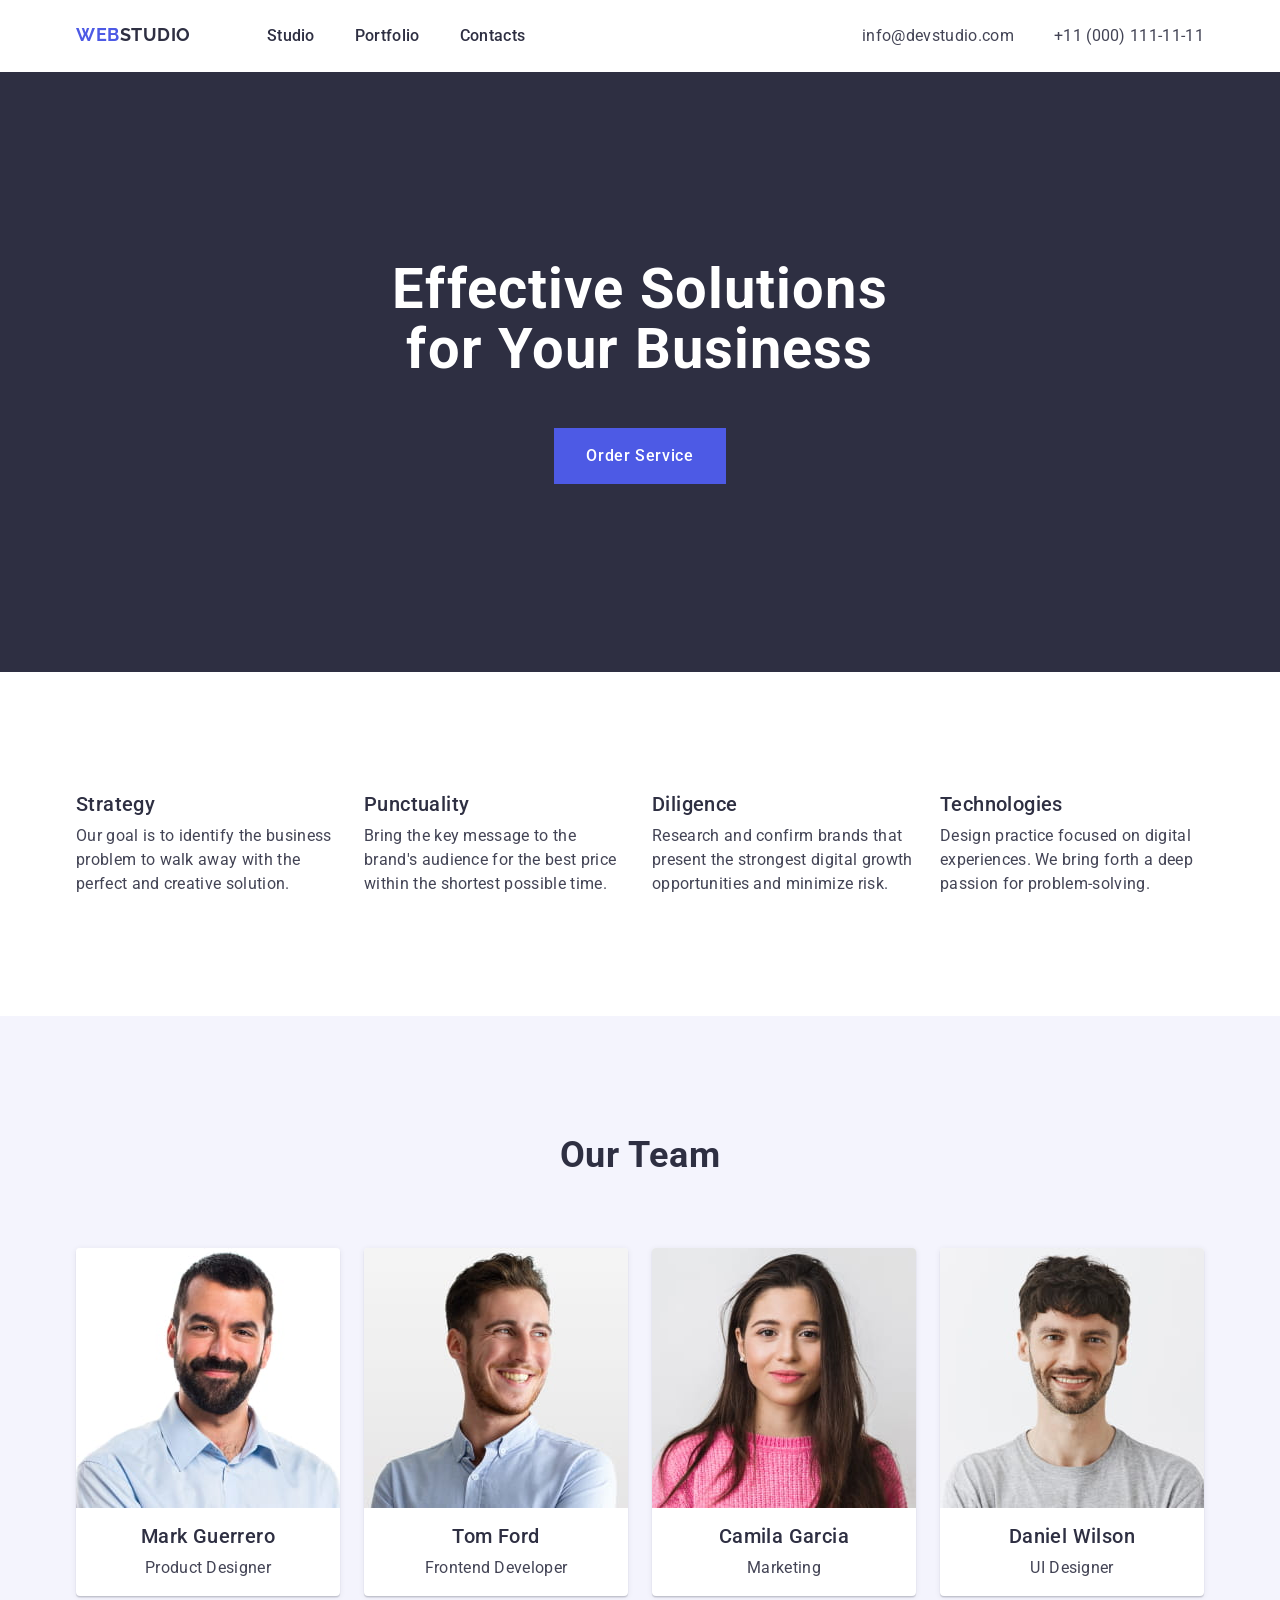
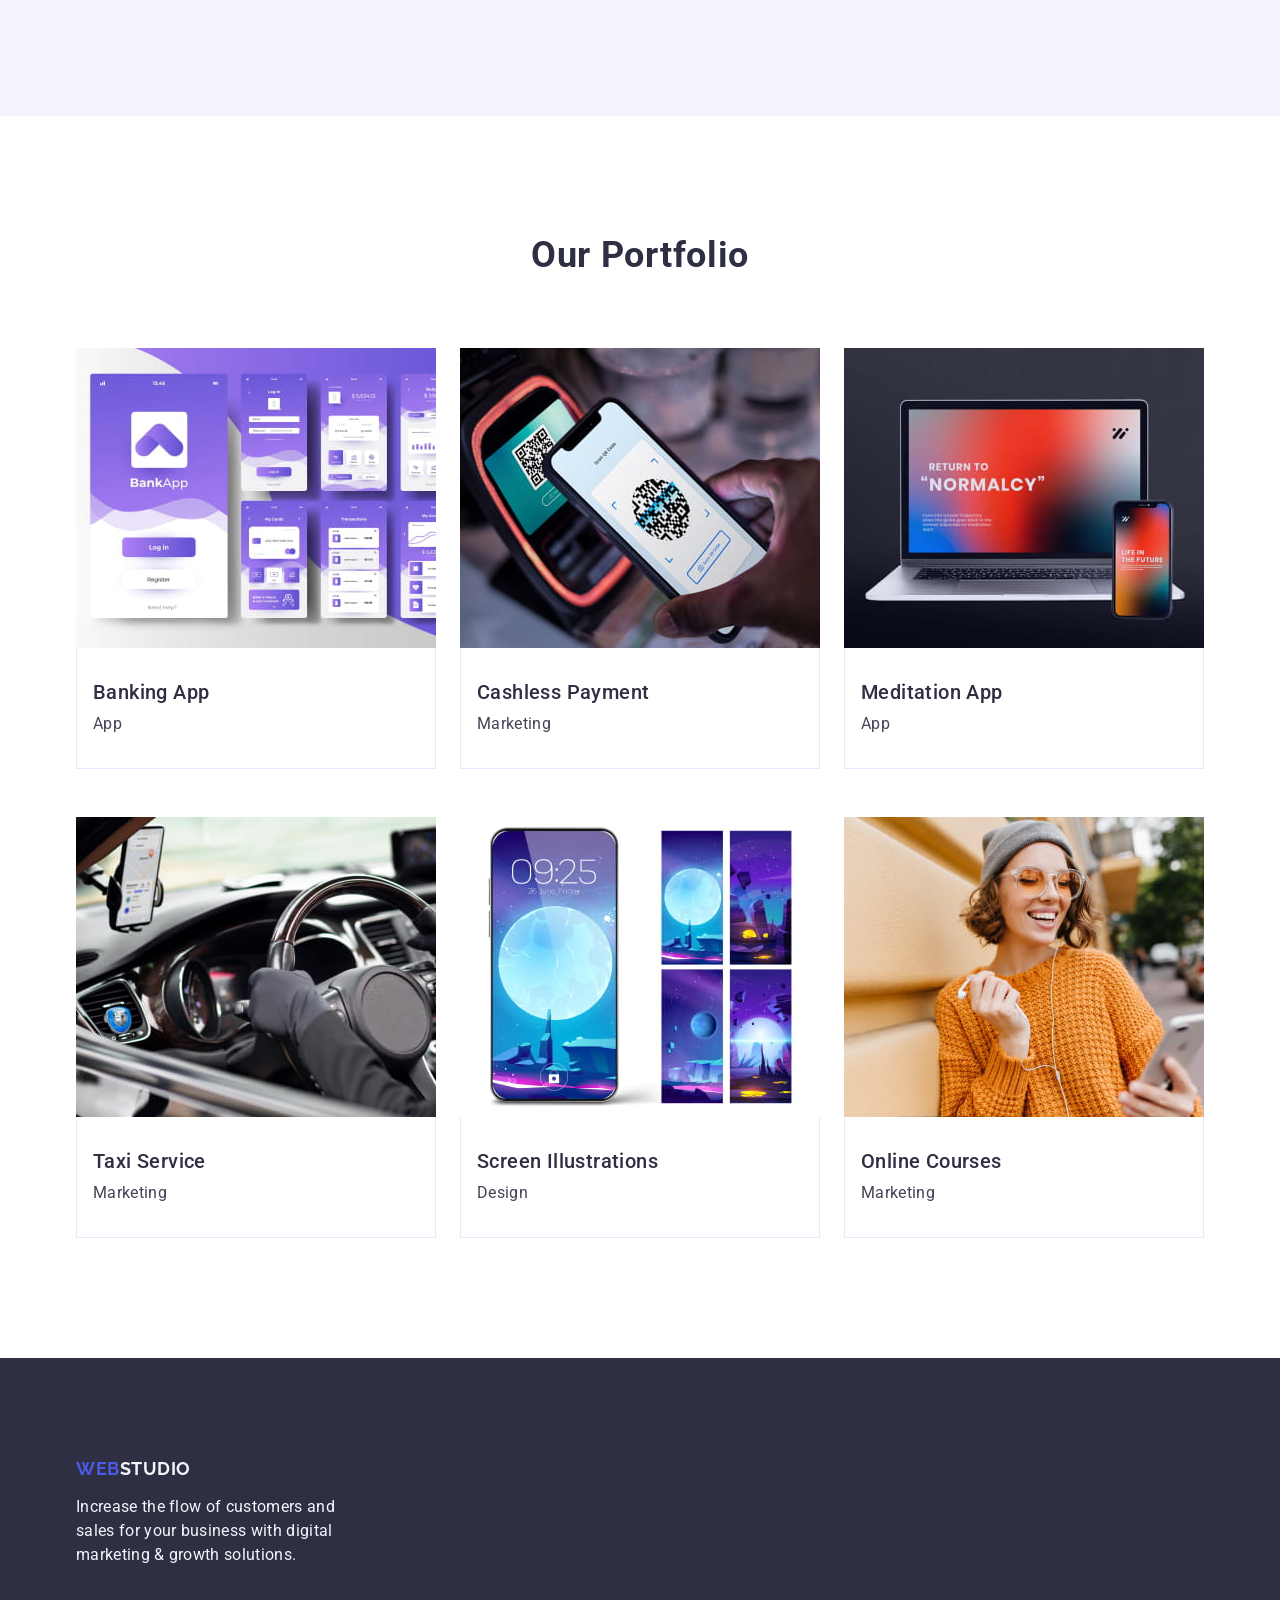
==== commit 890ca529: "Try 01" ====
--- a/index.html
+++ b/index.html
@@ -22,223 +22,259 @@
 
   <body>
     <header class="header">
-      <nav class="header-nav">
-        <a href="./index.html" class="logo header-logo"
-          >Web<span class="logo-dark">Studio</span></a
-        >
-        <ul class="header-nav-list">
-          <li class="header-nav-item">
-            <a href="./index.html" class="header-nav-link">Studio</a>
-          </li>
-          <li class="header-nav-item">
-            <a href="" class="header-nav-link">Portfolio</a>
-          </li>
-          <li class="header-nav-item">
-            <a href="" class="header-nav-link">Contacts</a>
-          </li>
-        </ul>
-      </nav>
-      <address class="header-adress">
-        <ul class="header-adress-list">
-          <li class="header-adress-item">
-            <a
-              class="header-adress-link"
-              href="mailto:info@devstudio.com"
-              target="_blank"
-              rel="noopener noreferrer nofollow"
-              >info@devstudio.com</a
-            >
-          </li>
-          <li class="header-adress-item">
-            <a
-              class="header-adress-link"
-              href="tel:+110001111111"
-              target="_blank"
-              rel="noopener noreferrer nofollow"
-              >+11 (000) 111-11-11</a
-            >
-          </li>
-        </ul>
-      </address>
+      <div class="container header-container">
+        <nav class="header-nav">
+          <a href="./index.html" class="logo header-logo"
+            >Web<span class="logo-dark">Studio</span></a
+          >
+          <ul class="header-nav-list">
+            <li class="header-nav-item">
+              <a href="./index.html" class="header-nav-link">Studio</a>
+            </li>
+            <li class="header-nav-item">
+              <a href="" class="header-nav-link">Portfolio</a>
+            </li>
+            <li class="header-nav-item">
+              <a href="" class="header-nav-link">Contacts</a>
+            </li>
+          </ul>
+        </nav>
+        <address class="header-adress">
+          <ul class="header-adress-list">
+            <li class="header-adress-item">
+              <a
+                class="header-adress-link"
+                href="mailto:info@devstudio.com"
+                target="_blank"
+                rel="noopener noreferrer nofollow"
+                >info@devstudio.com</a
+              >
+            </li>
+            <li class="header-adress-item">
+              <a
+                class="header-adress-link"
+                href="tel:+110001111111"
+                target="_blank"
+                rel="noopener noreferrer nofollow"
+                >+11 (000) 111-11-11</a
+              >
+            </li>
+          </ul>
+        </address>
+      </div>
     </header>
 
     <main>
       <section class="hero">
-        <h1 class="hero-title">Effective Solutions for Your Business</h1>
-        <button type="button" class="btn hero-btn">Order Service</button>
-      </section>
-
-      <section class="values">
-        <h2 hidden class="values-title">Our Values</h2>
-        <ul class="values-list">
-          <li class="values-item">
-            <h3 class="values-item-title">Strategy</h3>
-            <p class="values-item-caption">
-              Our goal is to identify the business problem to walk away with the
-              perfect and creative solution.
-            </p>
-          </li>
-          <li class="values-item">
-            <h3 class="values-item-title">Punctuality</h3>
-            <p class="values-item-caption">
-              Bring the key message to the brand's audience for the best price
-              within the shortest possible time.
-            </p>
-          </li>
-          <li class="values-item">
-            <h3 class="values-item-title">Diligence</h3>
-            <p class="values-item-caption">
-              Research and confirm brands that present the strongest digital
-              growth opportunities and minimize risk.
-            </p>
-          </li>
-          <li class="values-item">
-            <h3 class="values-item-title">Technologies</h3>
-            <p class="values-item-caption">
-              Design practice focused on digital experiences. We bring forth a
-              deep passion for problem-solving.
-            </p>
-          </li>
-        </ul>
-      </section>
-
-      <section class="team">
-        <h2 class="title team-title">Our Team</h2>
-        <ul class="team-list">
-          <li class="team-item">
-            <img
-              src="./images/team/img-01.jpg"
-              alt="Team member Mark Guerrero"
-              class="team-item-img"
-              width="264"
-              height="260"
-            />
-            <h3 class="team-item-name">Mark Guerrero</h3>
-            <p class="team-item-position">Product Designer</p>
-          </li>
-          <li class="team-item">
-            <img
-              src="./images/team/img-02.jpg"
-              alt="Team member Tom Ford"
-              class="team-item-img"
-              width="264"
-              height="260"
-            />
-            <h3 class="team-item-name">Tom Ford</h3>
-            <p class="team-item-position">Frontend Developer</p>
-          </li>
-          <li class="team-item">
-            <img
-              src="./images/team/img-03.jpg"
-              alt="Team member Camila Garcia"
-              class="team-item-img"
-              width="264"
-              height="260"
-            />
-            <h3 class="team-item-name">Camila Garcia</h3>
-            <p class="team-item-position">Marketing</p>
-          </li>
-          <li class="team-item">
-            <img
-              src="./images/team/img-04.jpg"
-              alt="Team member Daniel Wilson"
-              class="team-item-img"
-              width="264"
-              height="260"
-            />
-            <h3 class="team-item-name">Daniel Wilson</h3>
-            <p class="team-item-position">UI Designer</p>
-          </li>
-        </ul>
-      </section>
-
-      <section class="portfolio">
-        <h2 class="title portfolio-title">Our Portfolio</h2>
-
-        <ul class="portfolio-list">
-          <li class="portfolio-item">
-            <img
-              src="./images/portfolio/img-01.jpg"
-              alt="A series of user interface screens for a mobile banking application named 'BankApp.' The screens feature a purple and white color scheme and display various functionalities including the main screen with login and register options, a log in screen with fields for name and password, a dashboard showing the user's balance, a screen for managing cards, a transactions list, and an accounts screen with a graph of account activity."
-              class="portfolio-image"
-              width="360"
-              height="300"
-            />
-            <h3 class="portfolio-subtitle">Banking App</h3>
-            <p class="portfolio-caption">App</p>
-          </li>
-
-          <li class="portfolio-item">
-            <img
-              src="./images/portfolio/img-02.jpg"
-              alt="A person holding a smartphone with a QR code scanning application open. The phone screen shows a QR code being scanned, with a blue line indicating the scanning process. In the background, there's a payment terminal displaying another QR code on its screen."
-              class="portfolio-image"
-              width="360"
-              height="300"
-            />
-            <h3 class="portfolio-subtitle">Cashless Payment</h3>
-            <p class="portfolio-caption">Marketing</p>
-          </li>
-
-          <li class="portfolio-item">
-            <img
-              src="./images/portfolio/img-03.jpg"
-              alt="A laptop and a smartphone side by side, both displaying the same website, adapted to fit each device's screen."
-              class="portfolio-image"
-              width="360"
-              height="300"
-            />
-            <h3 class="portfolio-subtitle">Meditation App</h3>
-            <p class="portfolio-caption">App</p>
-          </li>
-
-          <li class="portfolio-item">
-            <img
-              src="./images/portfolio/img-04.jpg"
-              alt="The image shows the interior of a car with a focus on the steering wheel and dashboard. A person wearing gloves is holding the steering wheel. Mounted on the dashboard is a smartphone displaying a navigation application, showing a map and directions. The navigation app on the phone is the key element, indicating the driver is relying on it for guidance. The dashboard also features a speedometer and other controls."
-              class="portfolio-image"
-              width="360"
-              height="300"
-            />
-            <h3 class="portfolio-subtitle">Taxi Service</h3>
-            <p class="portfolio-caption">Marketing</p>
-          </li>
-
-          <li class="portfolio-item">
-            <img
-              src="./images/portfolio/img-05.jpg"
-              alt="A smartphone with a vibrant and futuristic lock screen display. The lock screen shows a large, glowing moon or planet in a blue and purple night sky with stars, surrounded by abstract rock formations and an otherworldly landscape. The time is displayed as 09:25, and the date is 25 June, Friday. To the right of the smartphone are four vertical panels, each depicting different scenes of similar otherworldly landscapes, including glowing moons, rock formations, and reflective water surfaces."
-              class="portfolio-image"
-              width="360"
-              height="300"
-            />
-            <h3 class="portfolio-subtitle">Screen Illustrations</h3>
-            <p class="portfolio-caption">Design</p>
-          </li>
-
-          <li class="portfolio-item">
-            <img
-              src="./images/portfolio/img-06.jpg"
-              alt="A person wearing a gray beanie and an orange knitted sweater, holding a smartphone in one hand and an earbud in the other. The person is standing against a yellow wall on a street. The background includes blurred elements like trees and buildings, indicating an outdoor urban setting. The person appears to be engaged with the smartphone."
-              class="portfolio-image"
-              width="360"
-              height="300"
-            />
-            <h3 class="portfolio-subtitle">Online Courses</h3>
-            <p class="portfolio-caption">Marketing</p>
-          </li>
-        </ul>
+        <div class="container hero-container">
+          <h1 class="hero-title">Effective Solutions for Your Business</h1>
+          <button type="button" class="btn hero-btn">Order Service</button>
+        </div>
+      </section>
+
+      <section class="section values">
+        <div class="container values-container">
+          <h2 hidden class="values-title">Our Values</h2>
+          <ul class="values-list">
+            <li class="values-item">
+              <h3 class="values-item-title">Strategy</h3>
+              <p class="values-item-caption">
+                Our goal is to identify the business problem to walk away with
+                the perfect and creative solution.
+              </p>
+            </li>
+            <li class="values-item">
+              <h3 class="values-item-title">Punctuality</h3>
+              <p class="values-item-caption">
+                Bring the key message to the brand's audience for the best price
+                within the shortest possible time.
+              </p>
+            </li>
+            <li class="values-item">
+              <h3 class="values-item-title">Diligence</h3>
+              <p class="values-item-caption">
+                Research and confirm brands that present the strongest digital
+                growth opportunities and minimize risk.
+              </p>
+            </li>
+            <li class="values-item">
+              <h3 class="values-item-title">Technologies</h3>
+              <p class="values-item-caption">
+                Design practice focused on digital experiences. We bring forth a
+                deep passion for problem-solving.
+              </p>
+            </li>
+          </ul>
+        </div>
+      </section>
+
+      <section class="section team">
+        <div class="container team-container">
+          <h2 class="title team-title">Our Team</h2>
+
+          <ul class="team-list">
+            <li class="team-item">
+              <img
+                src="./images/team/img-01.jpg"
+                alt="Team member Mark Guerrero"
+                class="team-item-img"
+                width="264"
+                height="260"
+              />
+              <div class="team-item-caption">
+                <h3 class="team-item-name">Mark Guerrero</h3>
+                <p class="team-item-position">Product Designer</p>
+              </div>
+            </li>
+
+            <li class="team-item">
+              <img
+                src="./images/team/img-02.jpg"
+                alt="Team member Tom Ford"
+                class="team-item-img"
+                width="264"
+                height="260"
+              />
+              <div class="team-item-caption">
+                <h3 class="team-item-name">Tom Ford</h3>
+                <p class="team-item-position">Frontend Developer</p>
+              </div>
+            </li>
+
+            <li class="team-item">
+              <img
+                src="./images/team/img-03.jpg"
+                alt="Team member Camila Garcia"
+                class="team-item-img"
+                width="264"
+                height="260"
+              />
+              <div class="team-item-caption">
+                <h3 class="team-item-name">Camila Garcia</h3>
+                <p class="team-item-position">Marketing</p>
+              </div>
+            </li>
+
+            <li class="team-item">
+              <img
+                src="./images/team/img-04.jpg"
+                alt="Team member Daniel Wilson"
+                class="team-item-img"
+                width="264"
+                height="260"
+              />
+              <div class="team-item-caption">
+                <h3 class="team-item-name">Daniel Wilson</h3>
+                <p class="team-item-position">UI Designer</p>
+              </div>
+            </li>
+          </ul>
+        </div>
+      </section>
+
+      <section class="section portfolio">
+        <div class="container portfolio-container">
+          <h2 class="title portfolio-title">Our Portfolio</h2>
+
+          <ul class="portfolio-list">
+            <li class="portfolio-item">
+              <img
+                src="./images/portfolio/img-01.jpg"
+                alt="A series of user interface screens for a mobile banking application named 'BankApp.' The screens feature a purple and white color scheme and display various functionalities including the main screen with login and register options, a log in screen with fields for name and password, a dashboard showing the user's balance, a screen for managing cards, a transactions list, and an accounts screen with a graph of account activity."
+                class="portfolio-image"
+                width="360"
+                height="300"
+              />
+              <div class="portfolio-caption">
+                <h3 class="portfolio-subtitle">Banking App</h3>
+                <p class="portfolio-desc">App</p>
+              </div>
+            </li>
+
+            <li class="portfolio-item">
+              <img
+                src="./images/portfolio/img-02.jpg"
+                alt="A person holding a smartphone with a QR code scanning application open. The phone screen shows a QR code being scanned, with a blue line indicating the scanning process. In the background, there's a payment terminal displaying another QR code on its screen."
+                class="portfolio-image"
+                width="360"
+                height="300"
+              />
+              <div class="portfolio-caption">
+                <h3 class="portfolio-subtitle">Cashless Payment</h3>
+                <p class="portfolio-desc">Marketing</p>
+              </div>
+            </li>
+
+            <li class="portfolio-item">
+              <img
+                src="./images/portfolio/img-03.jpg"
+                alt="A laptop and a smartphone side by side, both displaying the same website, adapted to fit each device's screen."
+                class="portfolio-image"
+                width="360"
+                height="300"
+              />
+              <div class="portfolio-caption">
+                <h3 class="portfolio-subtitle">Meditation App</h3>
+                <p class="portfolio-desc">App</p>
+              </div>
+            </li>
+
+            <li class="portfolio-item">
+              <img
+                src="./images/portfolio/img-04.jpg"
+                alt="The image shows the interior of a car with a focus on the steering wheel and dashboard. A person wearing gloves is holding the steering wheel. Mounted on the dashboard is a smartphone displaying a navigation application, showing a map and directions. The navigation app on the phone is the key element, indicating the driver is relying on it for guidance. The dashboard also features a speedometer and other controls."
+                class="portfolio-image"
+                width="360"
+                height="300"
+              />
+              <div class="portfolio-caption">
+                <h3 class="portfolio-subtitle">Taxi Service</h3>
+                <p class="portfolio-desc">Marketing</p>
+              </div>
+            </li>
+
+            <li class="portfolio-item">
+              <img
+                src="./images/portfolio/img-05.jpg"
+                alt="A smartphone with a vibrant and futuristic lock screen display. The lock screen shows a large, glowing moon or planet in a blue and purple night sky with stars, surrounded by abstract rock formations and an otherworldly landscape. The time is displayed as 09:25, and the date is 25 June, Friday. To the right of the smartphone are four vertical panels, each depicting different scenes of similar otherworldly landscapes, including glowing moons, rock formations, and reflective water surfaces."
+                class="portfolio-image"
+                width="360"
+                height="300"
+              />
+              <div class="portfolio-caption">
+                <h3 class="portfolio-subtitle">Screen Illustrations</h3>
+                <p class="portfolio-desc">Design</p>
+              </div>
+            </li>
+
+            <li class="portfolio-item">
+              <img
+                src="./images/portfolio/img-06.jpg"
+                alt="A person wearing a gray beanie and an orange knitted sweater, holding a smartphone in one hand and an earbud in the other. The person is standing against a yellow wall on a street. The background includes blurred elements like trees and buildings, indicating an outdoor urban setting. The person appears to be engaged with the smartphone."
+                class="portfolio-image"
+                width="360"
+                height="300"
+              />
+              <div class="portfolio-caption">
+                <h3 class="portfolio-subtitle">Online Courses</h3>
+                <p class="portfolio-desc">Marketing</p>
+              </div>
+            </li>
+          </ul>
+        </div>
       </section>
     </main>
 
     <footer class="footer">
-      <a href="/" class="logo footer-logo"
-        >Web<span class="logo-light">Studio</span></a
-      >
-      <p class="footer-desc">
-        Increase the flow of customers and sales for your business with digital
-        marketing & growth solutions.
-      </p>
+      <div class="container footer-container">
+        <a href="/" class="logo footer-logo"
+          >Web<span class="logo-light">Studio</span></a
+        >
+        <p class="footer-desc">
+          Increase the flow of customers and sales for your business with
+          digital marketing & growth solutions.
+        </p>
+      </div>
     </footer>
   </body>
 </html>
--- a/css/styles.css
+++ b/css/styles.css
@@ -14,6 +14,12 @@
   --cl-white: rgb(255, 255, 255);
 }
 
+* {
+  margin: 0;
+  padding: 0;
+  box-sizing: border-box;
+}
+
 body {
   font-family: 'Roboto', sans-serif;
 
@@ -23,7 +29,7 @@
 
 button {
   cursor: pointer;
-  /* border: none; */
+  border: none;
 }
 
 a {
@@ -40,9 +46,25 @@
   font-style: normal;
 }
 
+img {
+  display: block;
+  max-width: 100%;
+  height: auto;
+}
+
 /* #endregion */
 
 /* #region Common */
+
+.section {
+  padding: 120px 0;
+}
+
+.container {
+  width: 1158px;
+  margin: 0 auto;
+  padding: 0 15px;
+}
 
 .title {
   text-align: center;
@@ -56,6 +78,8 @@
 }
 
 .logo {
+  display: inline-block;
+
   font-family: 'Raleway', sans-serif;
   font-size: 18px;
   font-weight: 700;
@@ -80,7 +104,7 @@
   line-height: 1.5;
   letter-spacing: 0.04em;
 
-  color: var(--WHITE, #fff);
+  color: var(--cl-white);
 }
 
 .btn:hover,
@@ -93,18 +117,25 @@
 /* #region Layout: Header */
 
 .header {
+  padding: 24px 0;
 }
 
 .header-container {
+  display: flex;
+  justify-content: space-between;
 }
 
 .header-nav {
+  display: flex;
+  gap: 76px;
 }
 
 .header-logo {
 }
 
 .header-nav-list {
+  display: flex;
+  gap: 40px;
 }
 
 .header-nav-item {
@@ -127,6 +158,8 @@
 }
 
 .header-adress-list {
+  display: flex;
+  gap: 40px;
 }
 
 .header-adress-item {
@@ -150,12 +183,19 @@
 
 .hero {
   background: var(--cl-navy-blue);
+  padding: 188px 0;
 }
 
 .hero-container {
+  display: flex;
+  flex-direction: column;
+  gap: 48px;
+  align-items: center;
 }
 
 .hero-title {
+  width: 496px;
+
   text-align: center;
 
   font-size: 56px;
@@ -166,6 +206,7 @@
 }
 
 .hero-btn {
+  padding: 16px 32px;
 }
 
 /* #endregion */
@@ -182,9 +223,15 @@
 }
 
 .values-list {
+  display: flex;
+  justify-content: space-between;
 }
 
 .values-item {
+  width: 264px;
+  display: flex;
+  flex-direction: column;
+  gap: 8px;
 }
 
 .values-item-title {
@@ -210,19 +257,42 @@
 }
 
 .team-container {
+  display: flex;
+  flex-direction: column;
+  gap: 72px;
 }
 
 .team-title {
 }
 
 .team-list {
+  display: flex;
+  justify-content: space-between;
 }
 
 .team-item {
+  display: flex;
+  flex-direction: column;
+
+  width: 264px;
+  border-radius: 4px;
+  overflow: hidden;
+
   background-color: var(--cl-white);
+
+  box-shadow: 0px 1px 6px 0px rgba(46, 47, 66, 0.08),
+    0px 1px 1px 0px rgba(46, 47, 66, 0.16),
+    0px 2px 1px 0px rgba(46, 47, 66, 0.08);
 }
 
 .team-item-img {
+}
+
+.team-item-caption {
+  display: flex;
+  flex-direction: column;
+  gap: 8px;
+  padding: 16px 32px;
 }
 
 .team-item-name {
@@ -251,18 +321,36 @@
 }
 
 .portfolio-container {
+  display: flex;
+  flex-direction: column;
+  gap: 72px;
 }
 
 .portfolio-title {
 }
 
 .portfolio-list {
+  display: flex;
+  flex-wrap: wrap;
+  gap: 48px 24px;
 }
 
 .portfolio-item {
+  width: 360px;
 }
 
 .portfolio-image {
+}
+
+.portfolio-caption {
+  display: flex;
+  flex-direction: column;
+  gap: 8px;
+
+  padding: 32px 16px;
+
+  border: 1px solid var(--cl-cornflower);
+  border-top: none;
 }
 
 .portfolio-subtitle {
@@ -274,7 +362,7 @@
   color: var(--cl-navy-blue);
 }
 
-.portfolio-caption {
+.portfolio-desc {
   line-height: 1.5;
   letter-spacing: 0.02em;
 }
@@ -284,6 +372,8 @@
 /* #region Layout: Footer */
 
 .footer {
+  padding: 100px 0;
+
   background: var(--cl-navy-blue);
 }
 
@@ -291,9 +381,12 @@
 }
 
 .footer-logo {
+  margin-bottom: 16px;
 }
 
 .footer-desc {
+  width: 264px;
+
   line-height: 1.5;
   letter-spacing: 0.02em;
 
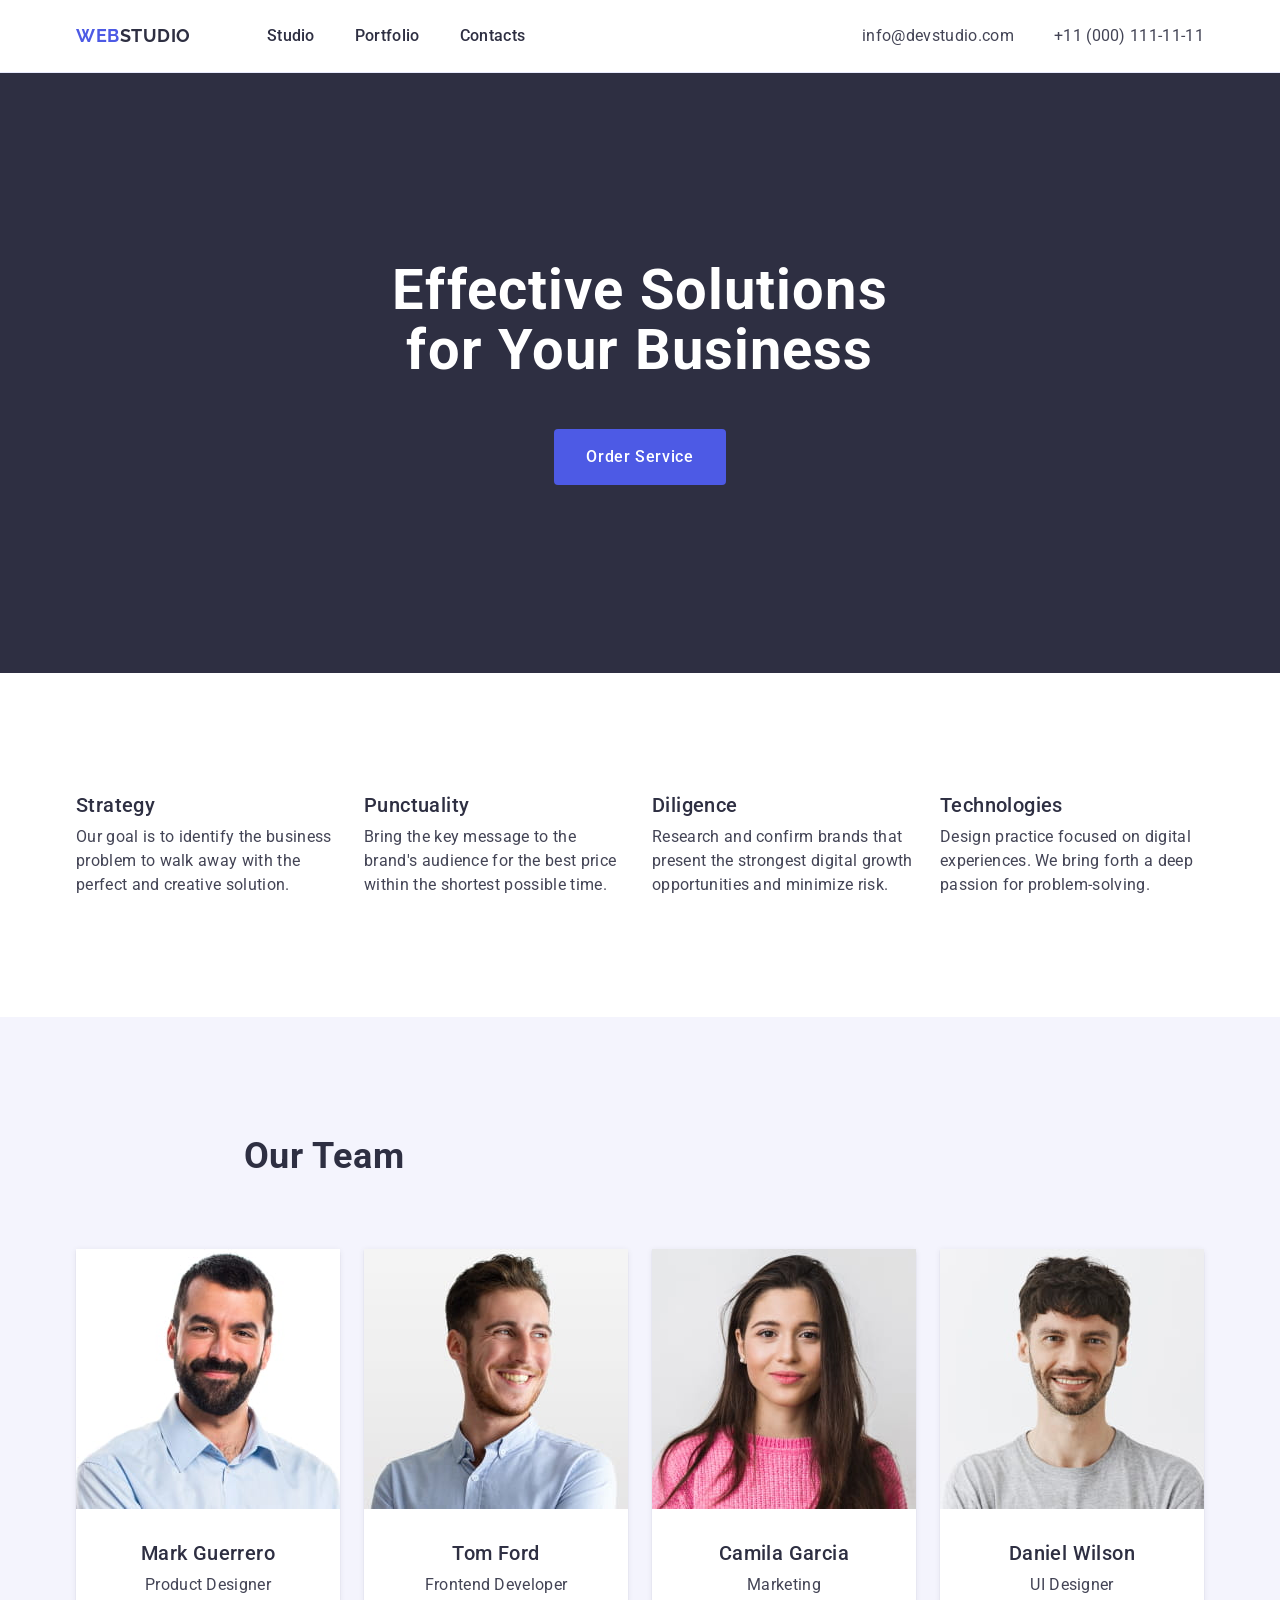
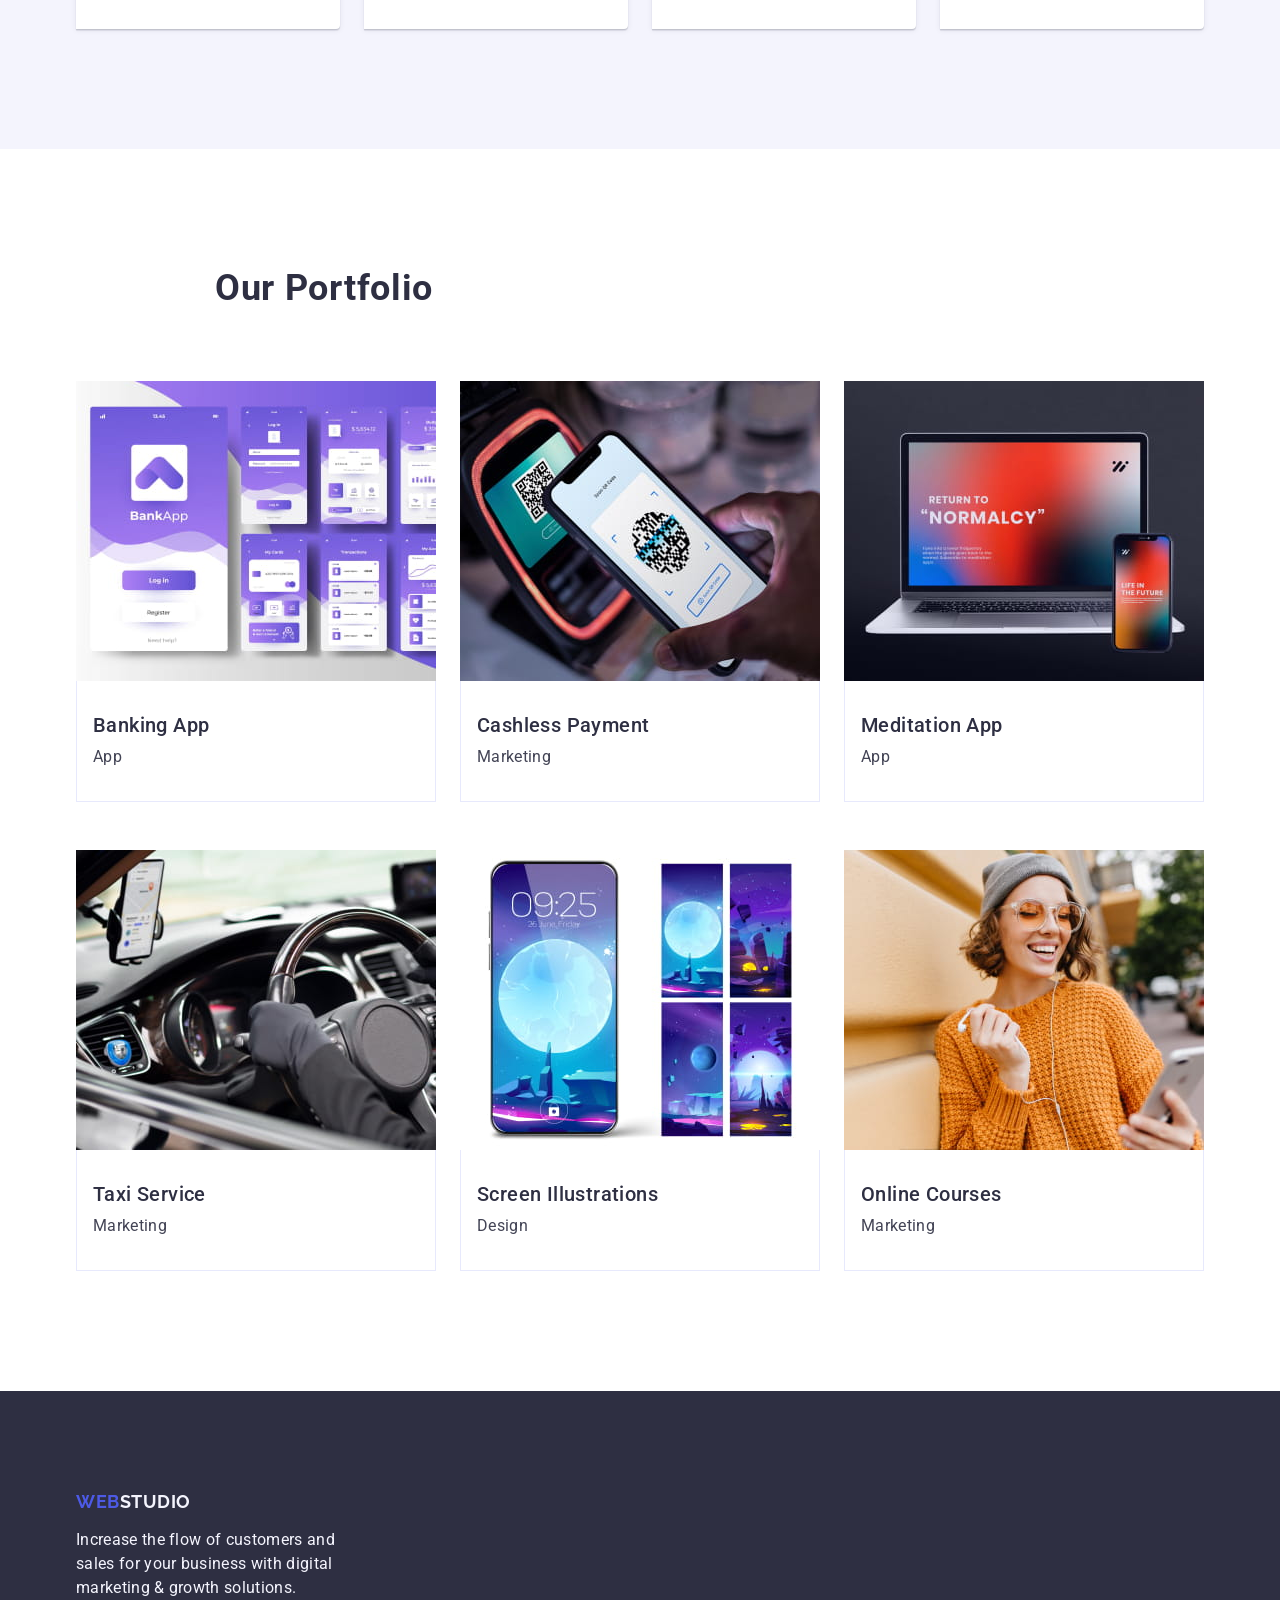
==== commit 4d5005d3: "Try 02" ====
--- a/index.html
+++ b/index.html
@@ -74,7 +74,7 @@
 
       <section class="section values">
         <div class="container values-container">
-          <h2 hidden class="values-title">Our Values</h2>
+          <h2 class="values-title visually-hidden">Our Values</h2>
           <ul class="values-list">
             <li class="values-item">
               <h3 class="values-item-title">Strategy</h3>
--- a/css/styles.css
+++ b/css/styles.css
@@ -33,6 +33,7 @@
 }
 
 a {
+  display: inline-block;
   text-decoration: none;
   color: inherit;
 }
@@ -56,6 +57,19 @@
 
 /* #region Common */
 
+.visually-hidden {
+  position: absolute;
+  width: 1px;
+  height: 1px;
+  margin: -1px;
+  border: 0;
+  padding: 0;
+  white-space: nowrap;
+  clip: rect(0 0 0 0);
+  clip-path: inset(50%);
+  overflow: hidden;
+}
+
 .section {
   padding: 120px 0;
 }
@@ -67,6 +81,9 @@
 }
 
 .title {
+  max-width: 496px;
+  margin-bottom: 72px;
+
   text-align: center;
   text-transform: capitalize;
 
@@ -98,13 +115,16 @@
 }
 
 .btn {
+  min-width: 169px;
+  border-radius: 4px;
+
+  font-weight: 500;
+  line-height: 1.5;
+  letter-spacing: 0.04em;
+
+  color: var(--cl-white);
+
   background: var(--cl-iris);
-
-  font-weight: 500;
-  line-height: 1.5;
-  letter-spacing: 0.04em;
-
-  color: var(--cl-white);
 }
 
 .btn:hover,
@@ -117,31 +137,34 @@
 /* #region Layout: Header */
 
 .header {
+  border-bottom: 1px solid var(--cl-cornflower);
+}
+
+.header-container {
+  display: flex;
+  justify-content: space-between;
+}
+
+.header-nav {
+  display: flex;
+  align-items: center;
+}
+
+.header-logo {
+  margin-right: 76px;
+}
+
+.header-nav-list {
+  display: flex;
+  gap: 40px;
+}
+
+.header-nav-item {
+}
+
+.header-nav-link {
   padding: 24px 0;
-}
-
-.header-container {
-  display: flex;
-  justify-content: space-between;
-}
-
-.header-nav {
-  display: flex;
-  gap: 76px;
-}
-
-.header-logo {
-}
-
-.header-nav-list {
-  display: flex;
-  gap: 40px;
-}
-
-.header-nav-item {
-}
-
-.header-nav-link {
+
   font-weight: 500;
   line-height: 1.5;
   letter-spacing: 0.02em;
@@ -166,6 +189,8 @@
 }
 
 .header-adress-link {
+  padding: 24px 0;
+
   line-height: 1.5;
   letter-spacing: 0.02em;
 
@@ -225,16 +250,18 @@
 .values-list {
   display: flex;
   justify-content: space-between;
+  gap: 24px;
 }
 
 .values-item {
-  width: 264px;
+  width: calc((100% - 72px) / 4);
   display: flex;
   flex-direction: column;
-  gap: 8px;
 }
 
 .values-item-title {
+  margin-bottom: 8px;
+
   font-size: 20px;
   font-weight: 500;
   line-height: 1.2;
@@ -257,26 +284,23 @@
 }
 
 .team-container {
+}
+
+.team-title {
+}
+
+.team-list {
+  display: flex;
+  justify-content: space-between;
+  gap: 24px;
+}
+
+.team-item {
   display: flex;
   flex-direction: column;
-  gap: 72px;
-}
-
-.team-title {
-}
-
-.team-list {
-  display: flex;
-  justify-content: space-between;
-}
-
-.team-item {
-  display: flex;
-  flex-direction: column;
-
-  width: 264px;
-  border-radius: 4px;
-  overflow: hidden;
+
+  width: calc((100% - 72px) / 4);
+  border-radius: 0 4px 4px 0;
 
   background-color: var(--cl-white);
 
@@ -291,11 +315,13 @@
 .team-item-caption {
   display: flex;
   flex-direction: column;
-  gap: 8px;
-  padding: 16px 32px;
+
+  padding: 32px 16px;
 }
 
 .team-item-name {
+  margin-bottom: 8px;
+
   text-align: center;
 
   font-size: 20px;
@@ -321,9 +347,6 @@
 }
 
 .portfolio-container {
-  display: flex;
-  flex-direction: column;
-  gap: 72px;
 }
 
 .portfolio-title {
@@ -345,7 +368,6 @@
 .portfolio-caption {
   display: flex;
   flex-direction: column;
-  gap: 8px;
 
   padding: 32px 16px;
 
@@ -354,6 +376,8 @@
 }
 
 .portfolio-subtitle {
+  margin-bottom: 8px;
+
   font-size: 20px;
   font-weight: 500;
   line-height: 1.2;
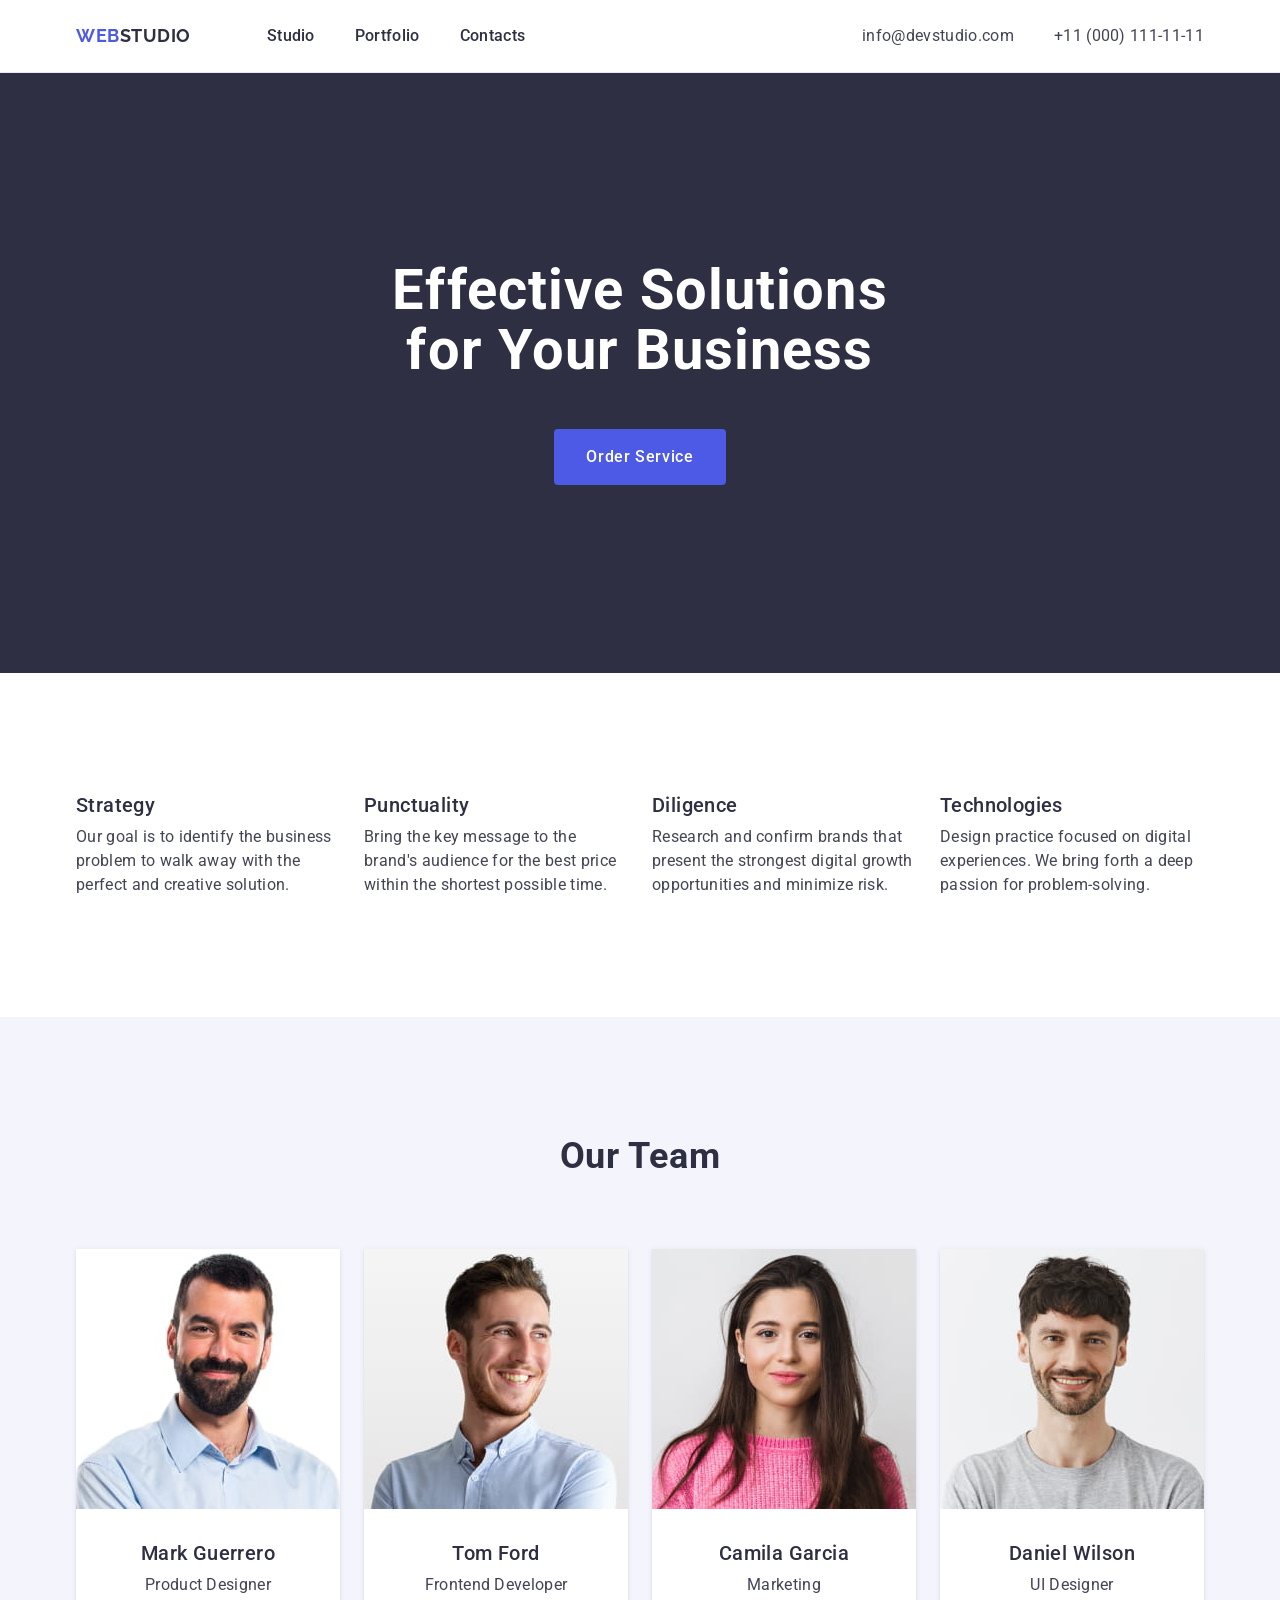
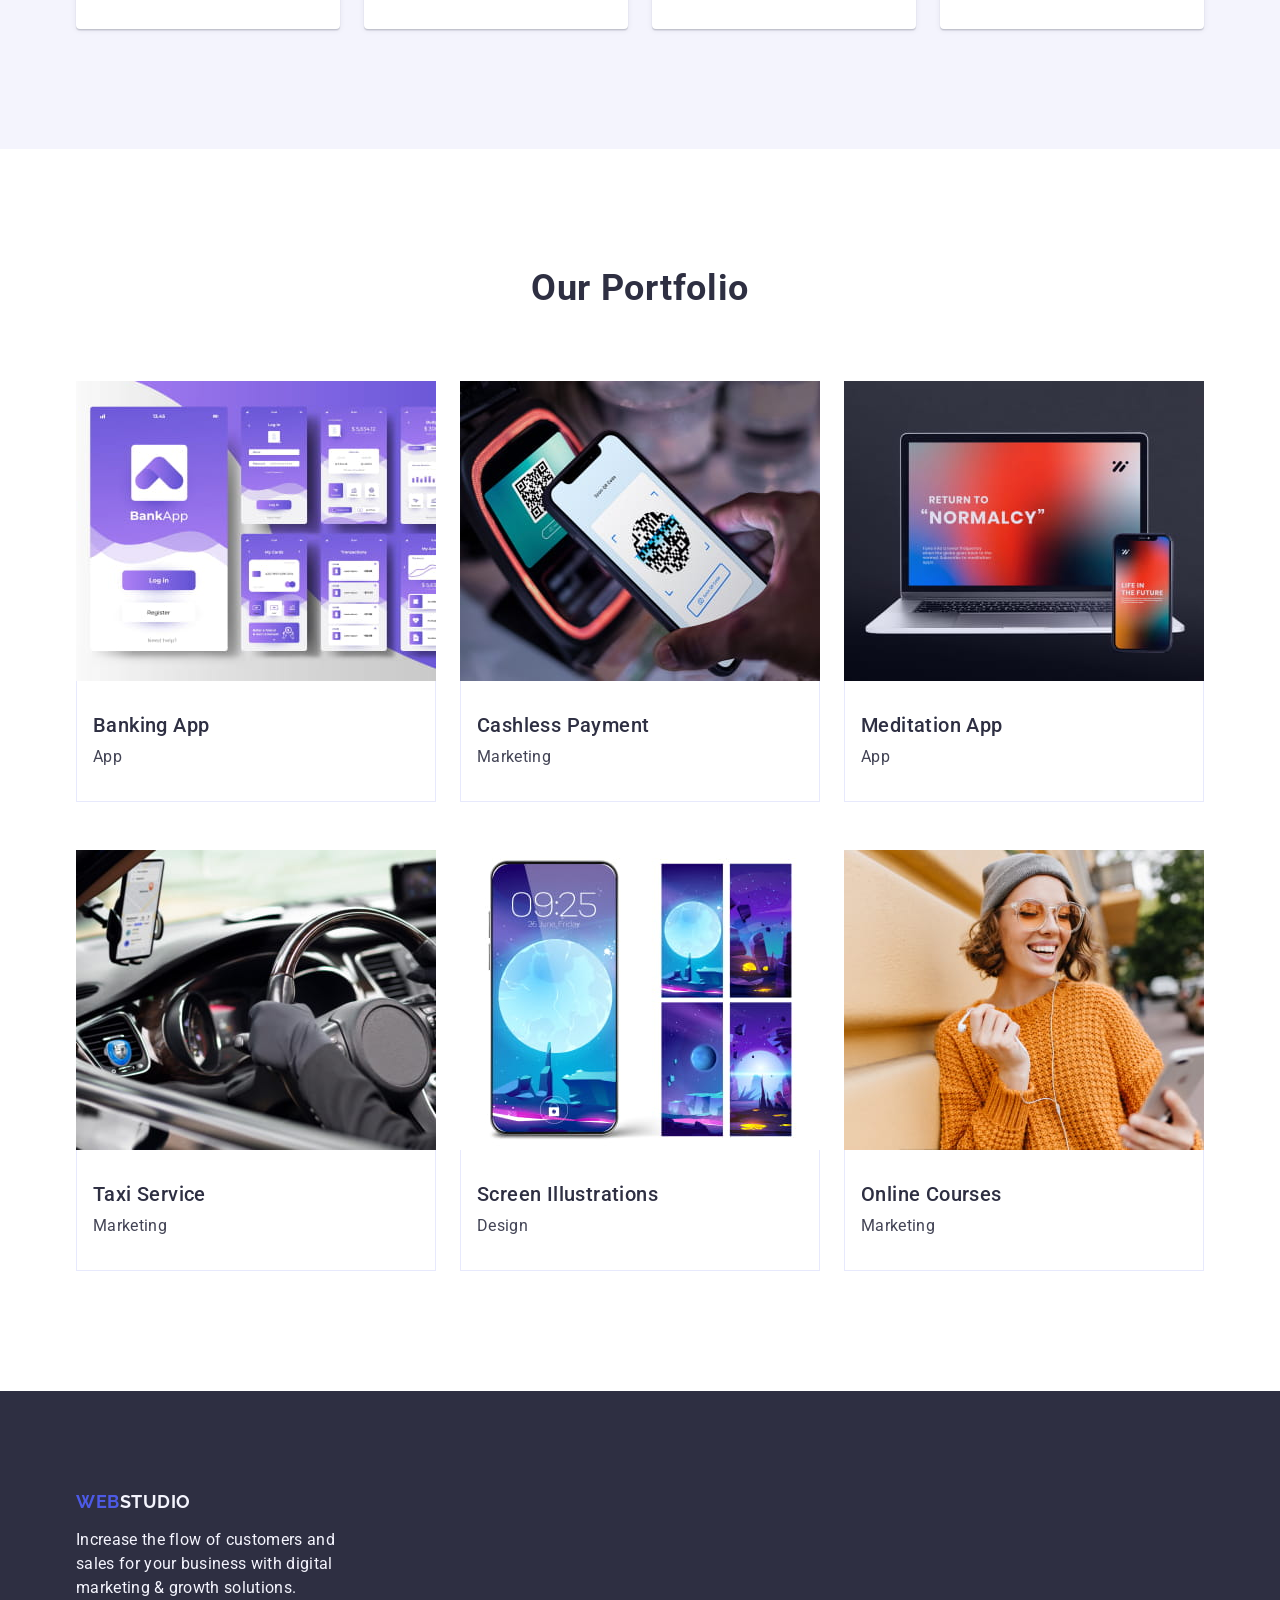
==== commit 14b49862: "Try 04" ====
--- a/index.html
+++ b/index.html
@@ -74,7 +74,7 @@
 
       <section class="section values">
         <div class="container values-container">
-          <h2 class="values-title visually-hidden">Our Values</h2>
+          <h2 class="visually-hidden">Our Values</h2>
           <ul class="values-list">
             <li class="values-item">
               <h3 class="values-item-title">Strategy</h3>
--- a/css/styles.css
+++ b/css/styles.css
@@ -81,7 +81,6 @@
 }
 
 .title {
-  max-width: 496px;
   margin-bottom: 72px;
 
   text-align: center;
@@ -219,7 +218,7 @@
 }
 
 .hero-title {
-  width: 496px;
+  max-width: 496px;
 
   text-align: center;
 
@@ -300,7 +299,7 @@
   flex-direction: column;
 
   width: calc((100% - 72px) / 4);
-  border-radius: 0 4px 4px 0;
+  border-radius: 0 0 4px 4px;
 
   background-color: var(--cl-white);
 
@@ -316,7 +315,7 @@
   display: flex;
   flex-direction: column;
 
-  padding: 32px 16px;
+  padding: 32px 0;
 }
 
 .team-item-name {
